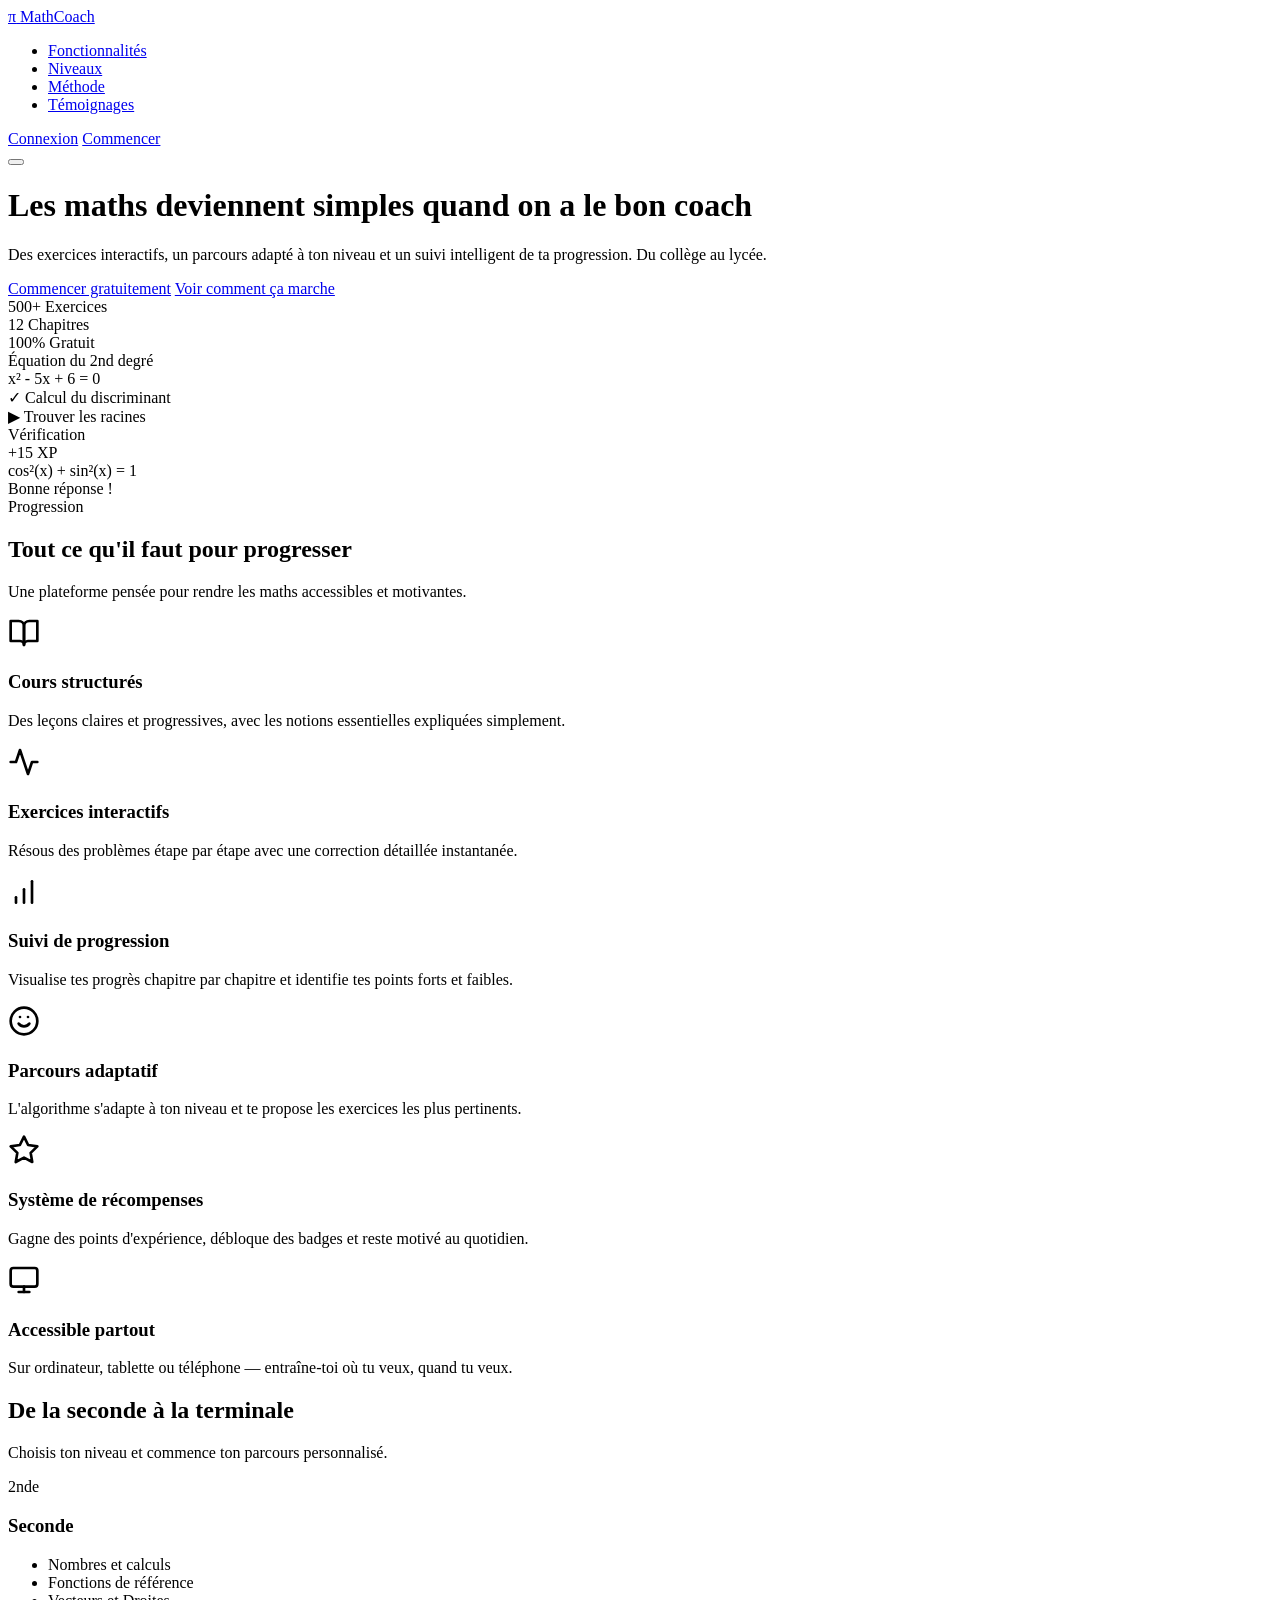
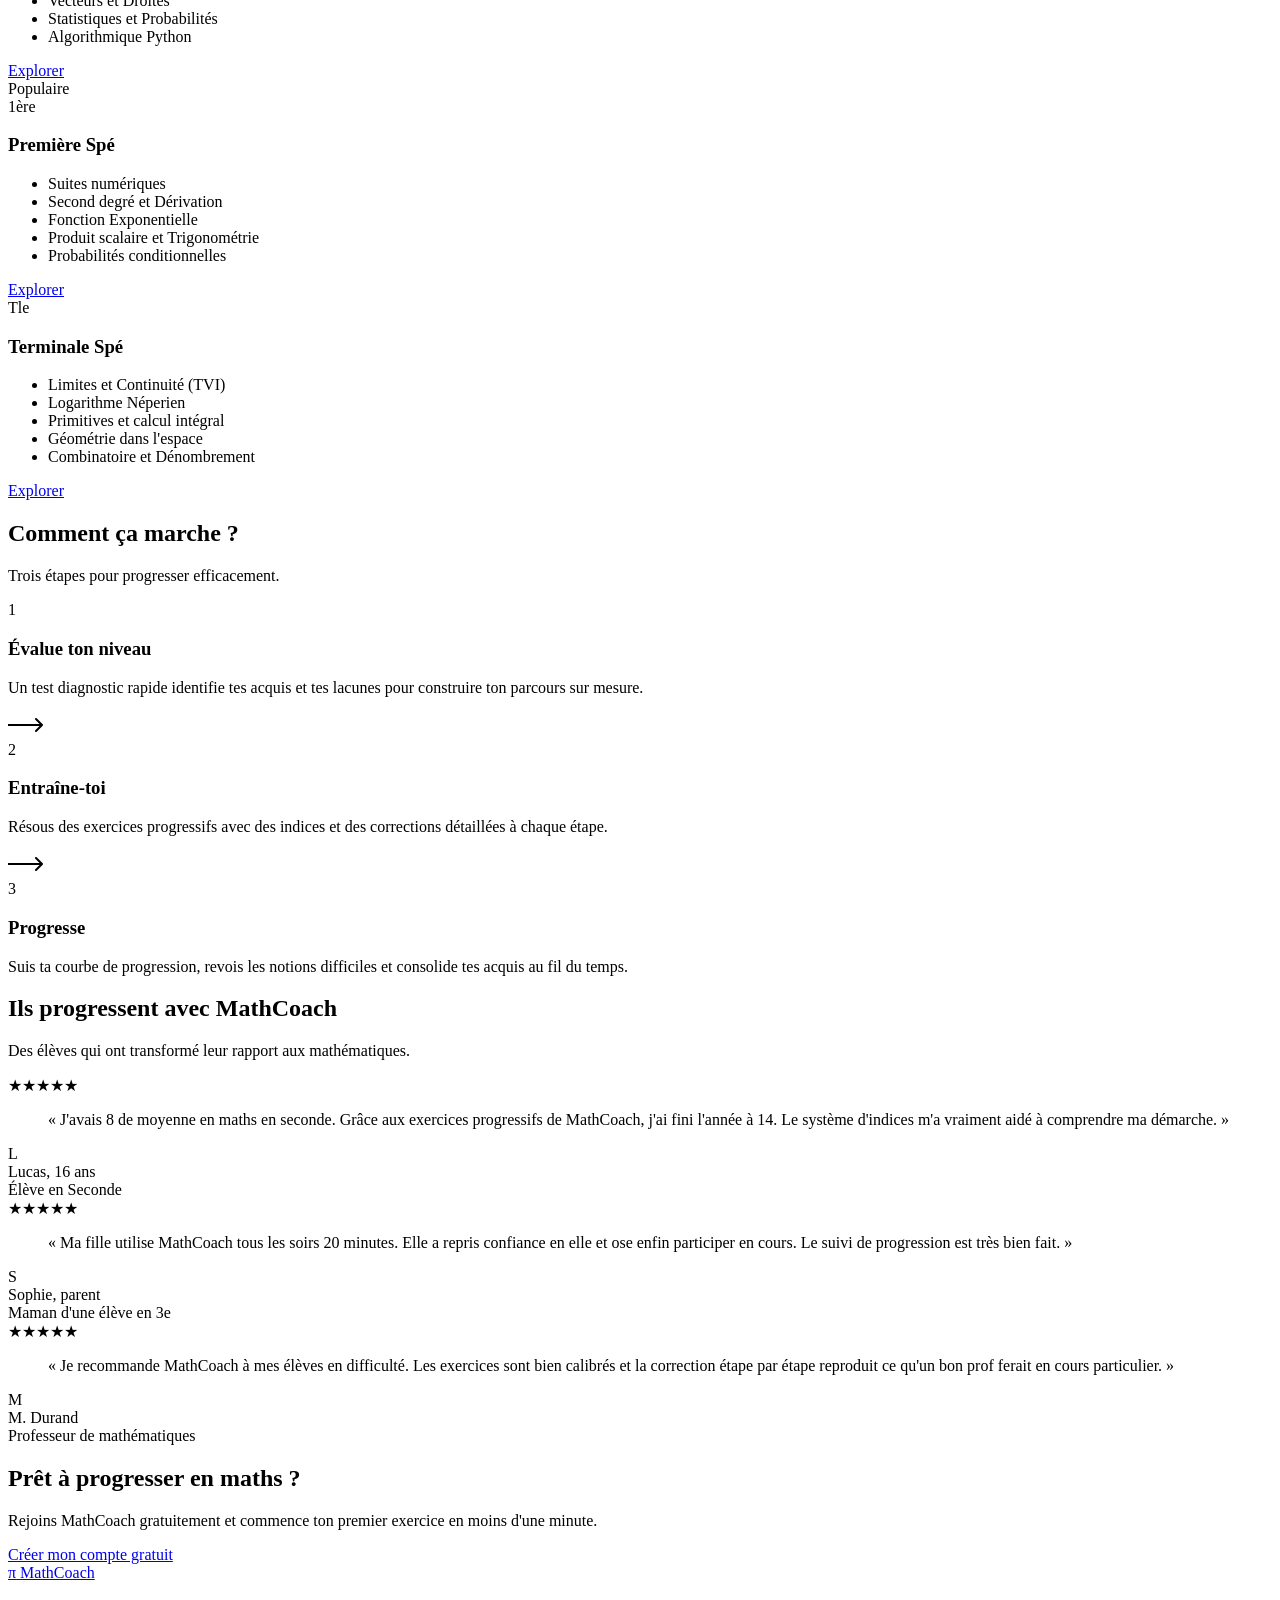
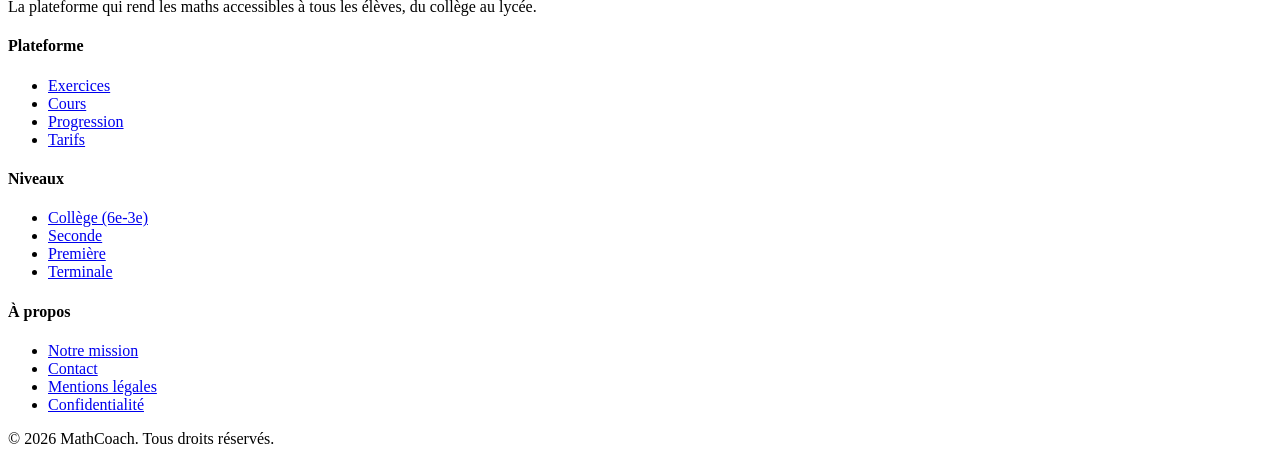
==== index.html @ a818df14 "Add files via upload" ====
<!DOCTYPE html>
<html lang="fr">
<head>
    <meta charset="UTF-8">
    <meta name="viewport" content="width=device-width, initial-scale=1.0">
    <title>MathCoach — Progresser en maths, à son rythme</title>
    <meta name="description" content="MathCoach : exercices interactifs, parcours personnalisés et suivi de progression pour maîtriser les mathématiques du collège au lycée.">
    <link rel="stylesheet" href="css/styles.css">
    <link rel="preconnect" href="https://fonts.googleapis.com">
    <link rel="preconnect" href="https://fonts.gstatic.com" crossorigin>
    <link href="https://fonts.googleapis.com/css2?family=Inter:wght@400;500;600;700&family=Space+Grotesk:wght@500;700&display=swap" rel="stylesheet">
</head>
<body>
    <!-- Navigation -->
    <nav class="navbar" id="navbar">
        <div class="container nav-container">
            <a href="/" class="logo">
                <span class="logo-icon">&#960;</span>
                <span class="logo-text">MathCoach</span>
            </a>
            <ul class="nav-links" id="nav-links">
                <li><a href="#fonctionnalites">Fonctionnalités</a></li>
                <li><a href="#niveaux">Niveaux</a></li>
                <li><a href="#methode">Méthode</a></li>
                <li><a href="#temoignages">Témoignages</a></li>
            </ul>
            <div class="nav-actions">
                <a href="#" class="btn btn-ghost">Connexion</a>
                <a href="#" class="btn btn-primary">Commencer</a>
            </div>
            <button class="menu-toggle" id="menu-toggle" aria-label="Ouvrir le menu">
                <span></span>
                <span></span>
                <span></span>
            </button>
        </div>
    </nav>

    <!-- Hero Section -->
    <header class="hero">
        <div class="container hero-container">
            <div class="hero-content">
                <h1>Les maths deviennent <span class="highlight">simples</span> quand on a le bon coach</h1>
                <p class="hero-subtitle">Des exercices interactifs, un parcours adapté à ton niveau et un suivi intelligent de ta progression. Du collège au lycée.</p>
                <div class="hero-cta">
                    <a href="#" class="btn btn-primary btn-lg">Commencer gratuitement</a>
                    <a href="#methode" class="btn btn-outline btn-lg">Voir comment ça marche</a>
                </div>
                <div class="hero-stats">
                    <div class="stat">
                        <span class="stat-number">500+</span>
                        <span class="stat-label">Exercices</span>
                    </div>
                    <div class="stat">
                        <span class="stat-number">12</span>
                        <span class="stat-label">Chapitres</span>
                    </div>
                    <div class="stat">
                        <span class="stat-number">100%</span>
                        <span class="stat-label">Gratuit</span>
                    </div>
                </div>
            </div>
            <div class="hero-visual">
                <div class="math-card card-1">
                    <div class="card-header">Équation du 2nd degré</div>
                    <div class="card-equation">x² - 5x + 6 = 0</div>
                    <div class="card-steps">
                        <div class="step done">&#10003; Calcul du discriminant</div>
                        <div class="step active">&#9654; Trouver les racines</div>
                        <div class="step">Vérification</div>
                    </div>
                    <div class="card-progress">
                        <div class="progress-bar" style="width: 66%"></div>
                    </div>
                </div>
                <div class="math-card card-2">
                    <div class="card-badge">+15 XP</div>
                    <div class="card-equation small">cos²(x) + sin²(x) = 1</div>
                    <div class="card-result correct">Bonne réponse !</div>
                </div>
                <div class="math-card card-3">
                    <div class="card-header">Progression</div>
                    <div class="mini-chart">
                        <div class="bar accent" style="height: 40%"></div>
                        <div class="bar accent" style="height: 55%"></div>
                        <div class="bar" style="height: 45%"></div>
                        <div class="bar accent" style="height: 70%"></div>
                        <div class="bar accent" style="height: 85%"></div>
                        <div class="bar" style="height: 75%"></div>
                        <div class="bar accent" style="height: 95%"></div>
                    </div>
                </div>
            </div>
        </div>
    </header>

    <!-- Features Section -->
    <section class="features" id="fonctionnalites">
        <div class="container">
            <div class="section-header">
                <h2>Tout ce qu'il faut pour progresser</h2>
                <p>Une plateforme pensée pour rendre les maths accessibles et motivantes.</p>
            </div>
            <div class="features-grid">
                <div class="feature-card">
                    <div class="feature-icon">
                        <svg width="32" height="32" viewBox="0 0 24 24" fill="none" stroke="currentColor" stroke-width="2" stroke-linecap="round" stroke-linejoin="round">
                            <path d="M2 3h6a4 4 0 0 1 4 4v14a3 3 0 0 0-3-3H2z"></path>
                            <path d="M22 3h-6a4 4 0 0 0-4 4v14a3 3 0 0 1 3-3h7z"></path>
                        </svg>
                    </div>
                    <h3>Cours structurés</h3>
                    <p>Des leçons claires et progressives, avec les notions essentielles expliquées simplement.</p>
                </div>
                <div class="feature-card">
                    <div class="feature-icon">
                        <svg width="32" height="32" viewBox="0 0 24 24" fill="none" stroke="currentColor" stroke-width="2" stroke-linecap="round" stroke-linejoin="round">
                            <polyline points="22 12 18 12 15 21 9 3 6 12 2 12"></polyline>
                        </svg>
                    </div>
                    <h3>Exercices interactifs</h3>
                    <p>Résous des problèmes étape par étape avec une correction détaillée instantanée.</p>
                </div>
                <div class="feature-card">
                    <div class="feature-icon">
                        <svg width="32" height="32" viewBox="0 0 24 24" fill="none" stroke="currentColor" stroke-width="2" stroke-linecap="round" stroke-linejoin="round">
                            <line x1="12" y1="20" x2="12" y2="10"></line>
                            <line x1="18" y1="20" x2="18" y2="4"></line>
                            <line x1="6" y1="20" x2="6" y2="16"></line>
                        </svg>
                    </div>
                    <h3>Suivi de progression</h3>
                    <p>Visualise tes progrès chapitre par chapitre et identifie tes points forts et faibles.</p>
                </div>
                <div class="feature-card">
                    <div class="feature-icon">
                        <svg width="32" height="32" viewBox="0 0 24 24" fill="none" stroke="currentColor" stroke-width="2" stroke-linecap="round" stroke-linejoin="round">
                            <circle cx="12" cy="12" r="10"></circle>
                            <path d="M8 14s1.5 2 4 2 4-2 4-2"></path>
                            <line x1="9" y1="9" x2="9.01" y2="9"></line>
                            <line x1="15" y1="9" x2="15.01" y2="9"></line>
                        </svg>
                    </div>
                    <h3>Parcours adaptatif</h3>
                    <p>L'algorithme s'adapte à ton niveau et te propose les exercices les plus pertinents.</p>
                </div>
                <div class="feature-card">
                    <div class="feature-icon">
                        <svg width="32" height="32" viewBox="0 0 24 24" fill="none" stroke="currentColor" stroke-width="2" stroke-linecap="round" stroke-linejoin="round">
                            <polygon points="12 2 15.09 8.26 22 9.27 17 14.14 18.18 21.02 12 17.77 5.82 21.02 7 14.14 2 9.27 8.91 8.26 12 2"></polygon>
                        </svg>
                    </div>
                    <h3>Système de récompenses</h3>
                    <p>Gagne des points d'expérience, débloque des badges et reste motivé au quotidien.</p>
                </div>
                <div class="feature-card">
                    <div class="feature-icon">
                        <svg width="32" height="32" viewBox="0 0 24 24" fill="none" stroke="currentColor" stroke-width="2" stroke-linecap="round" stroke-linejoin="round">
                            <rect x="2" y="3" width="20" height="14" rx="2" ry="2"></rect>
                            <line x1="8" y1="21" x2="16" y2="21"></line>
                            <line x1="12" y1="17" x2="12" y2="21"></line>
                        </svg>
                    </div>
                    <h3>Accessible partout</h3>
                    <p>Sur ordinateur, tablette ou téléphone — entraîne-toi où tu veux, quand tu veux.</p>
                </div>
            </div>
        </div>
    </section>

    <!-- Levels Section -->
    <section class="levels" id="niveaux">
    <div class="container">
        <div class="section-header">
            <h2>De la seconde à la terminale</h2>
            <p>Choisis ton niveau et commence ton parcours personnalisé.</p>
        </div>
        <div class="levels-grid">
            <div class="level-card">
                <div class="level-badge">2nde</div>
                <h3>Seconde</h3>
                <ul class="level-topics">
                    <li>Nombres et calculs</li> <li>Fonctions de référence</li> <li>Vecteurs et Droites</li> <li>Statistiques et Probabilités</li> <li>Algorithmique Python</li> </ul>
                <a href="#" class="btn btn-outline">Explorer</a>
            </div>

            <div class="level-card featured">
                <div class="level-popular">Populaire</div>
                <div class="level-badge">1ère</div>
                <h3>Première Spé</h3>
                <ul class="level-topics">
                    <li>Suites numériques</li> <li>Second degré et Dérivation</li> <li>Fonction Exponentielle</li> <li>Produit scalaire et Trigonométrie</li> <li>Probabilités conditionnelles</li> </ul>
                <a href="#" class="btn btn-primary">Explorer</a>
            </div>

            <div class="level-card">
                <div class="level-badge">Tle</div>
                <h3>Terminale Spé</h3>
                <ul class="level-topics">
                    <li>Limites et Continuité (TVI)</li> <li>Logarithme Néperien</li> <li>Primitives et calcul intégral</li> <li>Géométrie dans l'espace</li> <li>Combinatoire et Dénombrement</li> </ul>
                <a href="#" class="btn btn-outline">Explorer</a>
            </div>
        </div>
    </div>
</section>

    <!-- Method Section -->
    <section class="method" id="methode">
        <div class="container">
            <div class="section-header">
                <h2>Comment ça marche ?</h2>
                <p>Trois étapes pour progresser efficacement.</p>
            </div>
            <div class="steps-grid">
                <div class="step-card">
                    <div class="step-number">1</div>
                    <h3>Évalue ton niveau</h3>
                    <p>Un test diagnostic rapide identifie tes acquis et tes lacunes pour construire ton parcours sur mesure.</p>
                </div>
                <div class="step-connector">
                    <svg width="40" height="24" viewBox="0 0 40 24" fill="none">
                        <path d="M0 12h32M28 6l6 6-6 6" stroke="currentColor" stroke-width="2" stroke-linecap="round" stroke-linejoin="round"/>
                    </svg>
                </div>
                <div class="step-card">
                    <div class="step-number">2</div>
                    <h3>Entraîne-toi</h3>
                    <p>Résous des exercices progressifs avec des indices et des corrections détaillées à chaque étape.</p>
                </div>
                <div class="step-connector">
                    <svg width="40" height="24" viewBox="0 0 40 24" fill="none">
                        <path d="M0 12h32M28 6l6 6-6 6" stroke="currentColor" stroke-width="2" stroke-linecap="round" stroke-linejoin="round"/>
                    </svg>
                </div>
                <div class="step-card">
                    <div class="step-number">3</div>
                    <h3>Progresse</h3>
                    <p>Suis ta courbe de progression, revois les notions difficiles et consolide tes acquis au fil du temps.</p>
                </div>
            </div>
        </div>
    </section>

    <!-- Testimonials Section -->
    <section class="testimonials" id="temoignages">
        <div class="container">
            <div class="section-header">
                <h2>Ils progressent avec MathCoach</h2>
                <p>Des élèves qui ont transformé leur rapport aux mathématiques.</p>
            </div>
            <div class="testimonials-grid">
                <div class="testimonial-card">
                    <div class="testimonial-stars">
                        <span>&#9733;</span><span>&#9733;</span><span>&#9733;</span><span>&#9733;</span><span>&#9733;</span>
                    </div>
                    <blockquote>
                        &laquo; J'avais 8 de moyenne en maths en seconde. Grâce aux exercices progressifs de MathCoach, j'ai fini l'année à 14. Le système d'indices m'a vraiment aidé à comprendre ma démarche. &raquo;
                    </blockquote>
                    <div class="testimonial-author">
                        <div class="author-avatar">L</div>
                        <div>
                            <div class="author-name">Lucas, 16 ans</div>
                            <div class="author-detail">Élève en Seconde</div>
                        </div>
                    </div>
                </div>
                <div class="testimonial-card">
                    <div class="testimonial-stars">
                        <span>&#9733;</span><span>&#9733;</span><span>&#9733;</span><span>&#9733;</span><span>&#9733;</span>
                    </div>
                    <blockquote>
                        &laquo; Ma fille utilise MathCoach tous les soirs 20 minutes. Elle a repris confiance en elle et ose enfin participer en cours. Le suivi de progression est très bien fait. &raquo;
                    </blockquote>
                    <div class="testimonial-author">
                        <div class="author-avatar">S</div>
                        <div>
                            <div class="author-name">Sophie, parent</div>
                            <div class="author-detail">Maman d'une élève en 3e</div>
                        </div>
                    </div>
                </div>
                <div class="testimonial-card">
                    <div class="testimonial-stars">
                        <span>&#9733;</span><span>&#9733;</span><span>&#9733;</span><span>&#9733;</span><span>&#9733;</span>
                    </div>
                    <blockquote>
                        &laquo; Je recommande MathCoach à mes élèves en difficulté. Les exercices sont bien calibrés et la correction étape par étape reproduit ce qu'un bon prof ferait en cours particulier. &raquo;
                    </blockquote>
                    <div class="testimonial-author">
                        <div class="author-avatar">M</div>
                        <div>
                            <div class="author-name">M. Durand</div>
                            <div class="author-detail">Professeur de mathématiques</div>
                        </div>
                    </div>
                </div>
            </div>
        </div>
    </section>

    <!-- CTA Section -->
    <section class="cta-section">
        <div class="container">
            <div class="cta-box">
                <h2>Prêt à progresser en maths ?</h2>
                <p>Rejoins MathCoach gratuitement et commence ton premier exercice en moins d'une minute.</p>
                <a href="#" class="btn btn-primary btn-lg">Créer mon compte gratuit</a>
            </div>
        </div>
    </section>

    <!-- Footer -->
    <footer class="footer">
        <div class="container">
            <div class="footer-grid">
                <div class="footer-brand">
                    <a href="/" class="logo">
                        <span class="logo-icon">&#960;</span>
                        <span class="logo-text">MathCoach</span>
                    </a>
                    <p>La plateforme qui rend les maths accessibles à tous les élèves, du collège au lycée.</p>
                </div>
                <div class="footer-links">
                    <h4>Plateforme</h4>
                    <ul>
                        <li><a href="#">Exercices</a></li>
                        <li><a href="#">Cours</a></li>
                        <li><a href="#">Progression</a></li>
                        <li><a href="#">Tarifs</a></li>
                    </ul>
                </div>
                <div class="footer-links">
                    <h4>Niveaux</h4>
                    <ul>
                        <li><a href="#">Collège (6e-3e)</a></li>
                        <li><a href="#">Seconde</a></li>
                        <li><a href="#">Première</a></li>
                        <li><a href="#">Terminale</a></li>
                    </ul>
                </div>
                <div class="footer-links">
                    <h4>À propos</h4>
                    <ul>
                        <li><a href="#">Notre mission</a></li>
                        <li><a href="#">Contact</a></li>
                        <li><a href="#">Mentions légales</a></li>
                        <li><a href="#">Confidentialité</a></li>
                    </ul>
                </div>
            </div>
            <div class="footer-bottom">
                <p>&copy; 2026 MathCoach. Tous droits réservés.</p>
            </div>
        </div>
    </footer>

    <script src="js/main.js"></script>
</body>
</html>
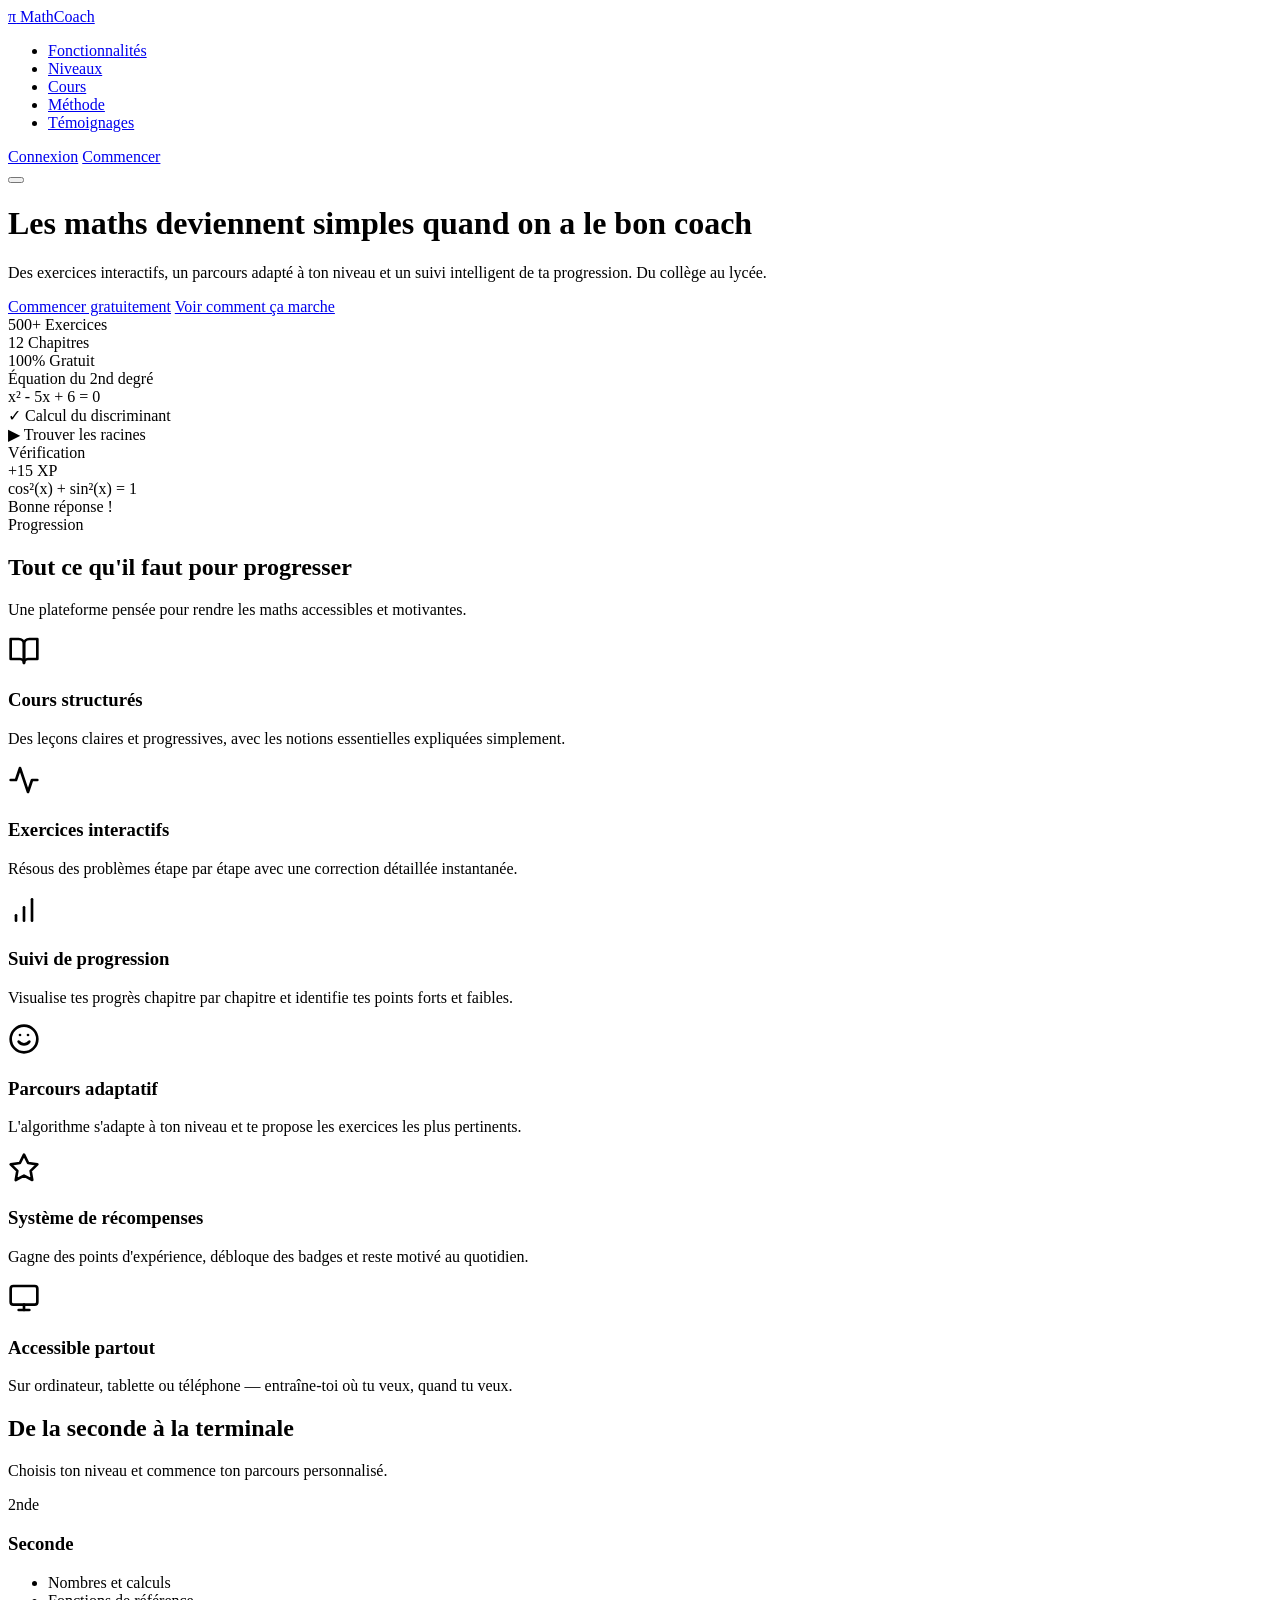
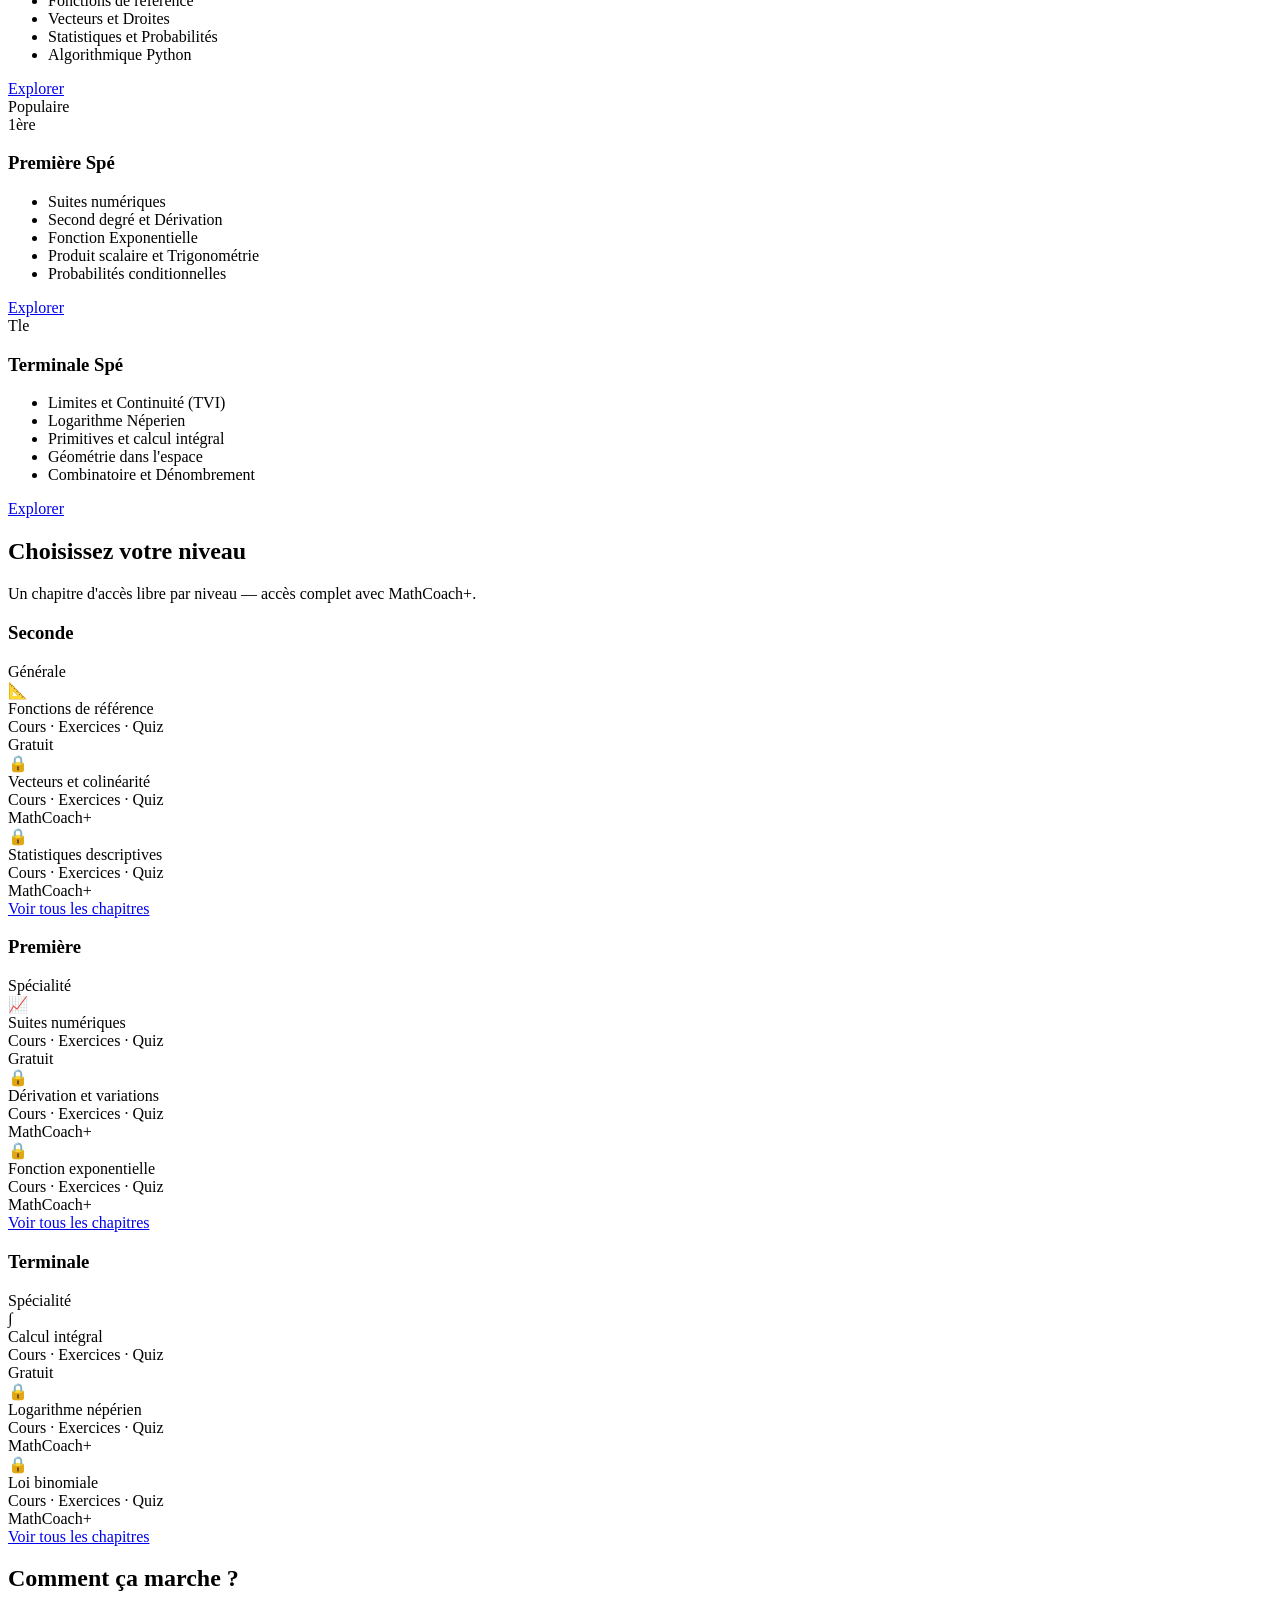
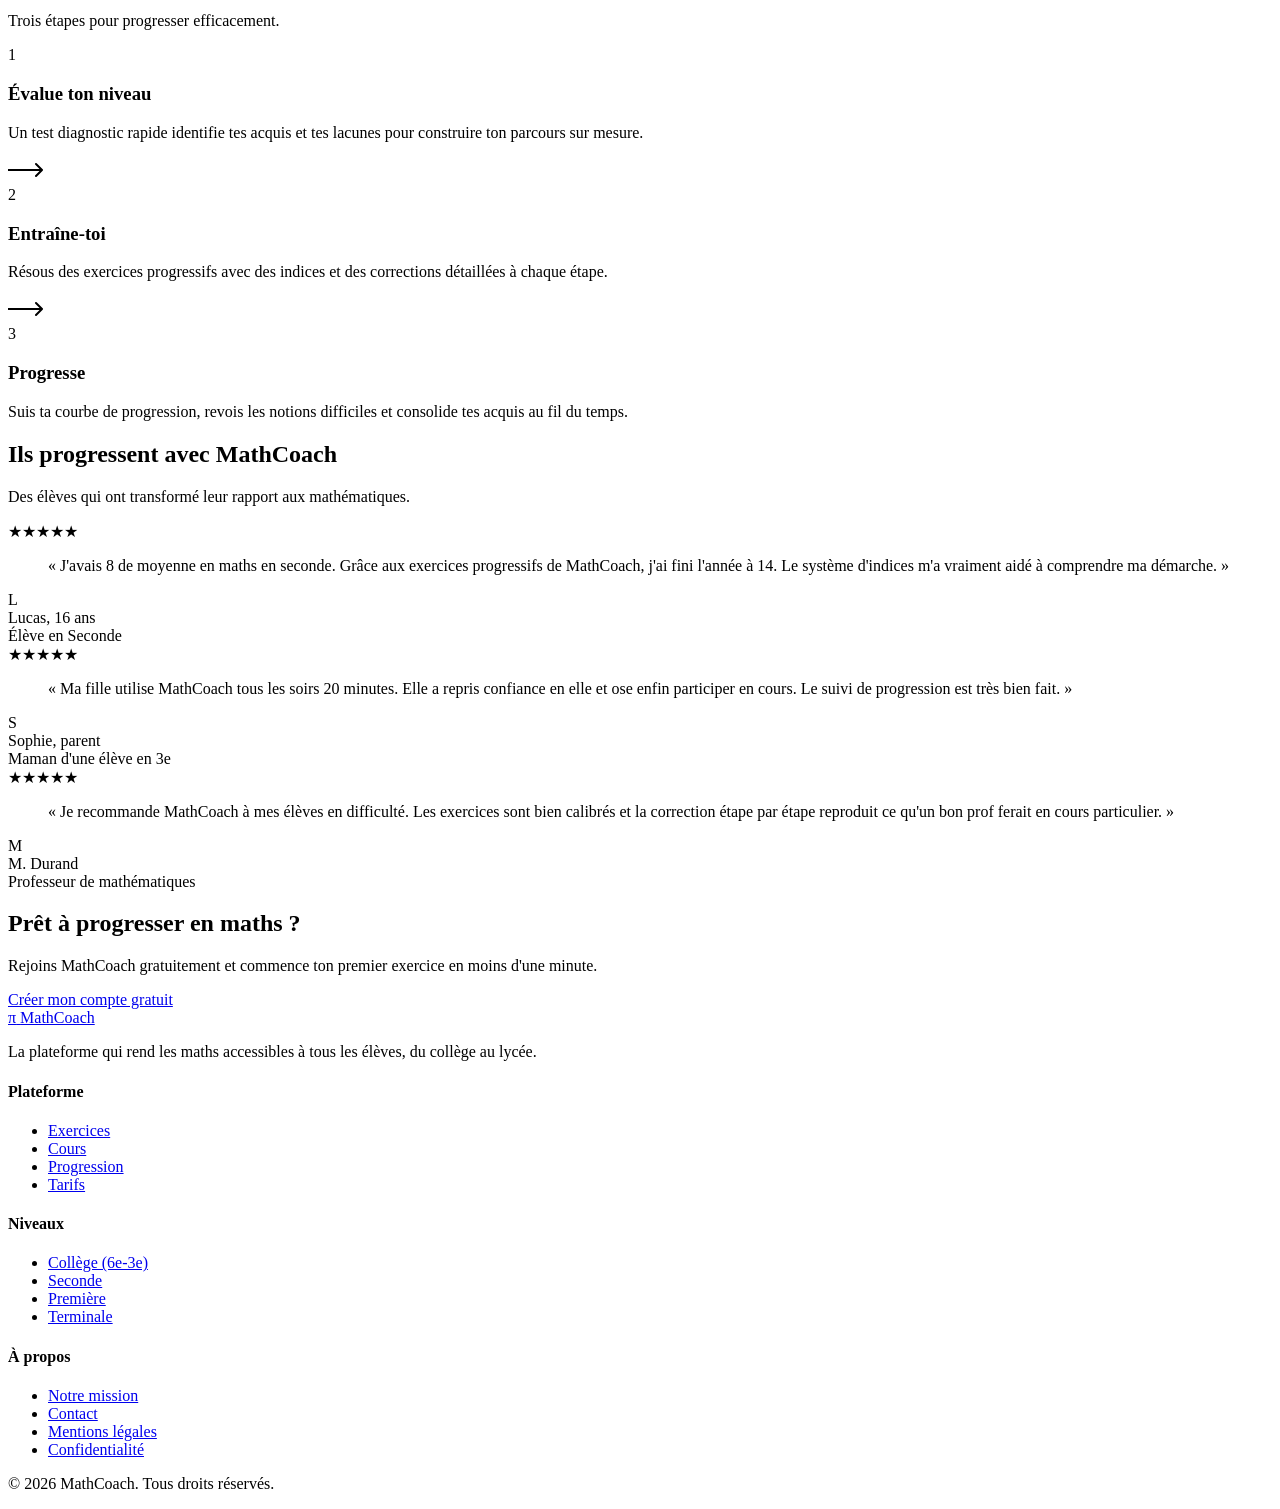
==== commit fb664977: "feat: intégrer la section Cours avec chapitres gratuits/MathCoach+ - Ajoute une section #cours entre" ====
--- a/index.html
+++ b/index.html
@@ -21,6 +21,7 @@
             <ul class="nav-links" id="nav-links">
                 <li><a href="#fonctionnalites">Fonctionnalités</a></li>
                 <li><a href="#niveaux">Niveaux</a></li>
+                <li><a href="#cours">Cours</a></li>
                 <li><a href="#methode">Méthode</a></li>
                 <li><a href="#temoignages">Témoignages</a></li>
             </ul>
@@ -205,6 +206,130 @@
     </div>
 </section>
 
+    <!-- Cours Section -->
+    <section class="section" id="cours">
+        <div class="container">
+            <div class="section-header">
+                <h2>Choisissez votre niveau</h2>
+                <p>Un chapitre d'accès libre par niveau — accès complet avec MathCoach+.</p>
+            </div>
+            <div class="courses-grid">
+
+                <!-- Seconde -->
+                <div class="level-col">
+                    <div class="level-head">
+                        <h3>Seconde</h3>
+                        <span class="lvl-badge">Générale</span>
+                    </div>
+                    <div class="chapter-list">
+                        <div class="chapter-item ch-free">
+                            <div class="ch-icon">📐</div>
+                            <div class="ch-info">
+                                <div class="ch-name">Fonctions de référence</div>
+                                <div class="ch-sub">Cours · Exercices · Quiz</div>
+                            </div>
+                            <span class="ch-tag tag-free">Gratuit</span>
+                        </div>
+                        <div class="chapter-item ch-lock">
+                            <div class="ch-icon">🔒</div>
+                            <div class="ch-info">
+                                <div class="ch-name">Vecteurs et colinéarité</div>
+                                <div class="ch-sub">Cours · Exercices · Quiz</div>
+                            </div>
+                            <span class="ch-tag tag-lock">MathCoach+</span>
+                        </div>
+                        <div class="chapter-item ch-lock">
+                            <div class="ch-icon">🔒</div>
+                            <div class="ch-info">
+                                <div class="ch-name">Statistiques descriptives</div>
+                                <div class="ch-sub">Cours · Exercices · Quiz</div>
+                            </div>
+                            <span class="ch-tag tag-lock">MathCoach+</span>
+                        </div>
+                    </div>
+                    <div class="level-foot">
+                        <a href="seconde/index.html" class="btn btn-outline btn-sm">Voir tous les chapitres</a>
+                    </div>
+                </div>
+
+                <!-- Première -->
+                <div class="level-col">
+                    <div class="level-head">
+                        <h3>Première</h3>
+                        <span class="lvl-badge">Spécialité</span>
+                    </div>
+                    <div class="chapter-list">
+                        <div class="chapter-item ch-free">
+                            <div class="ch-icon">📈</div>
+                            <div class="ch-info">
+                                <div class="ch-name">Suites numériques</div>
+                                <div class="ch-sub">Cours · Exercices · Quiz</div>
+                            </div>
+                            <span class="ch-tag tag-free">Gratuit</span>
+                        </div>
+                        <div class="chapter-item ch-lock">
+                            <div class="ch-icon">🔒</div>
+                            <div class="ch-info">
+                                <div class="ch-name">Dérivation et variations</div>
+                                <div class="ch-sub">Cours · Exercices · Quiz</div>
+                            </div>
+                            <span class="ch-tag tag-lock">MathCoach+</span>
+                        </div>
+                        <div class="chapter-item ch-lock">
+                            <div class="ch-icon">🔒</div>
+                            <div class="ch-info">
+                                <div class="ch-name">Fonction exponentielle</div>
+                                <div class="ch-sub">Cours · Exercices · Quiz</div>
+                            </div>
+                            <span class="ch-tag tag-lock">MathCoach+</span>
+                        </div>
+                    </div>
+                    <div class="level-foot">
+                        <a href="premiere/index.html" class="btn btn-outline btn-sm">Voir tous les chapitres</a>
+                    </div>
+                </div>
+
+                <!-- Terminale -->
+                <div class="level-col">
+                    <div class="level-head">
+                        <h3>Terminale</h3>
+                        <span class="lvl-badge">Spécialité</span>
+                    </div>
+                    <div class="chapter-list">
+                        <div class="chapter-item ch-free">
+                            <div class="ch-icon">∫</div>
+                            <div class="ch-info">
+                                <div class="ch-name">Calcul intégral</div>
+                                <div class="ch-sub">Cours · Exercices · Quiz</div>
+                            </div>
+                            <span class="ch-tag tag-free">Gratuit</span>
+                        </div>
+                        <div class="chapter-item ch-lock">
+                            <div class="ch-icon">🔒</div>
+                            <div class="ch-info">
+                                <div class="ch-name">Logarithme népérien</div>
+                                <div class="ch-sub">Cours · Exercices · Quiz</div>
+                            </div>
+                            <span class="ch-tag tag-lock">MathCoach+</span>
+                        </div>
+                        <div class="chapter-item ch-lock">
+                            <div class="ch-icon">🔒</div>
+                            <div class="ch-info">
+                                <div class="ch-name">Loi binomiale</div>
+                                <div class="ch-sub">Cours · Exercices · Quiz</div>
+                            </div>
+                            <span class="ch-tag tag-lock">MathCoach+</span>
+                        </div>
+                    </div>
+                    <div class="level-foot">
+                        <a href="terminale/index.html" class="btn btn-outline btn-sm">Voir tous les chapitres</a>
+                    </div>
+                </div>
+
+            </div>
+        </div>
+    </section>
+
     <!-- Method Section -->
     <section class="method" id="methode">
         <div class="container">
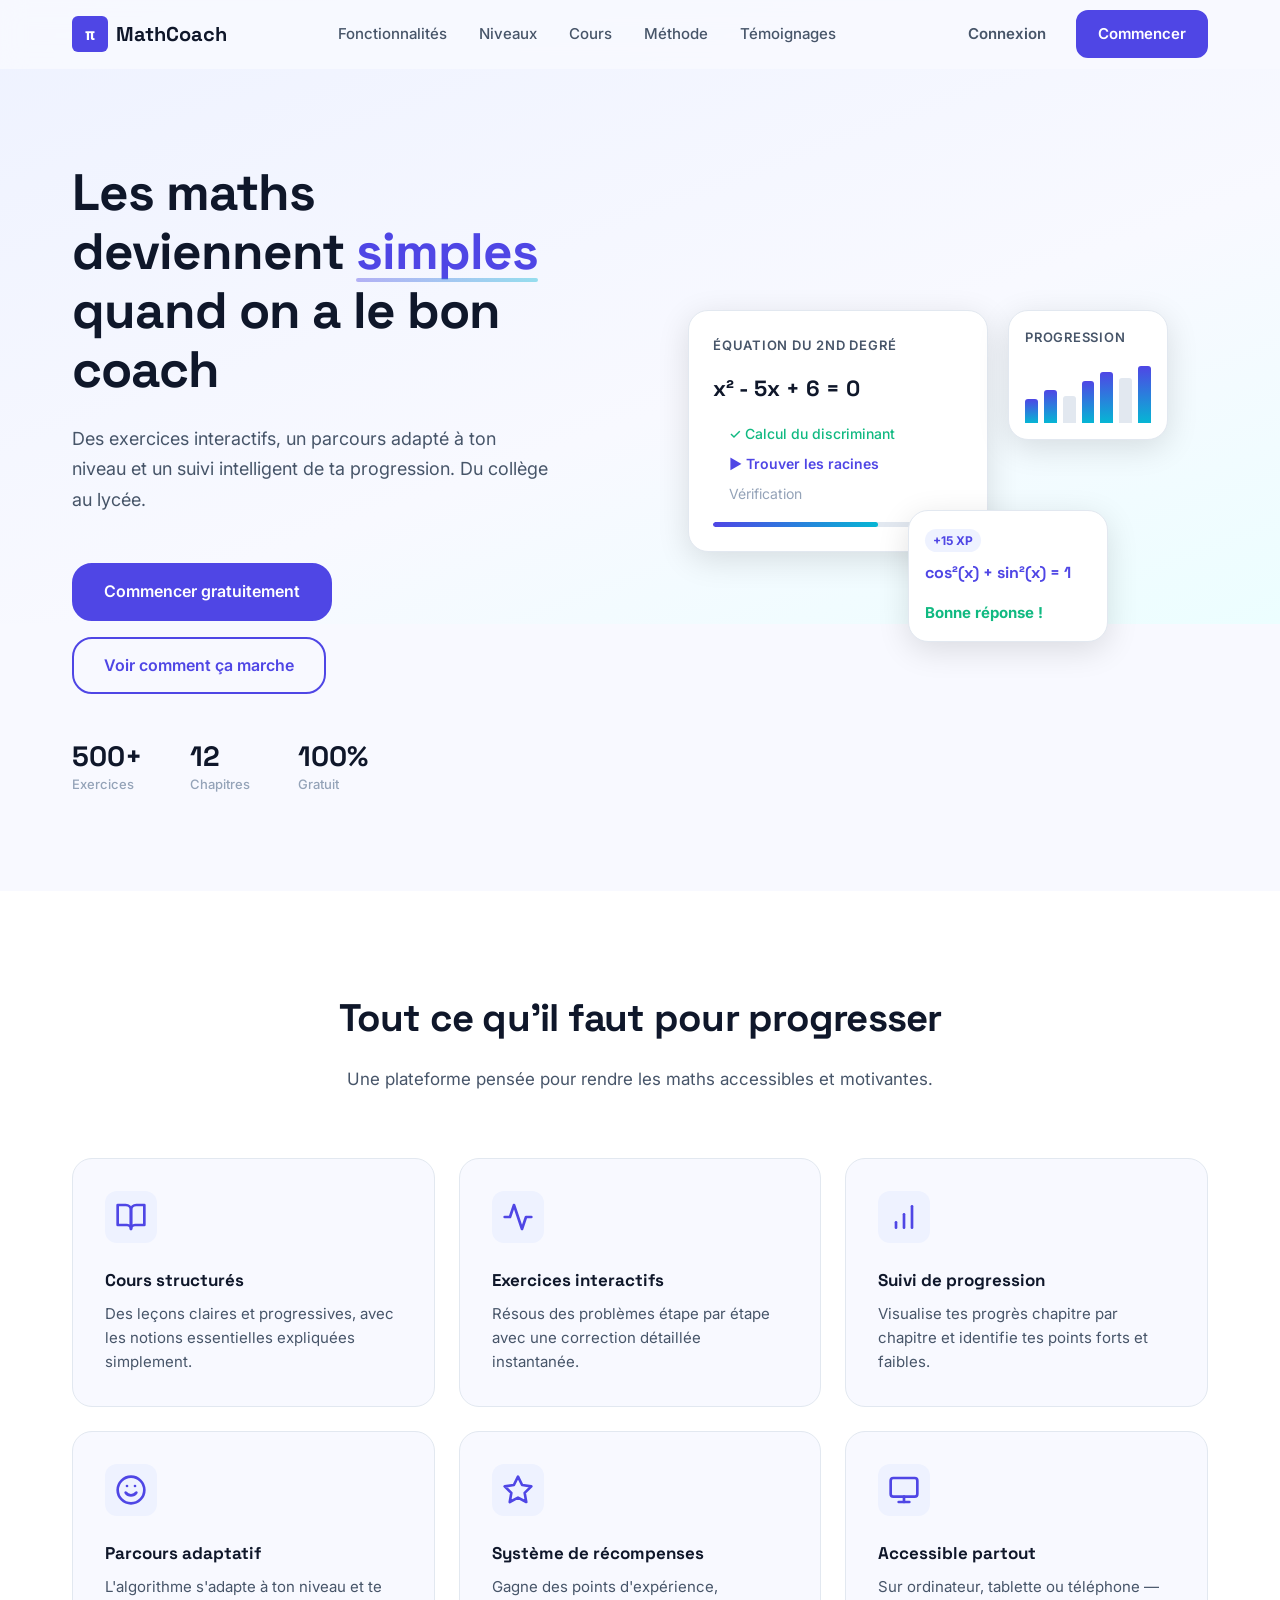
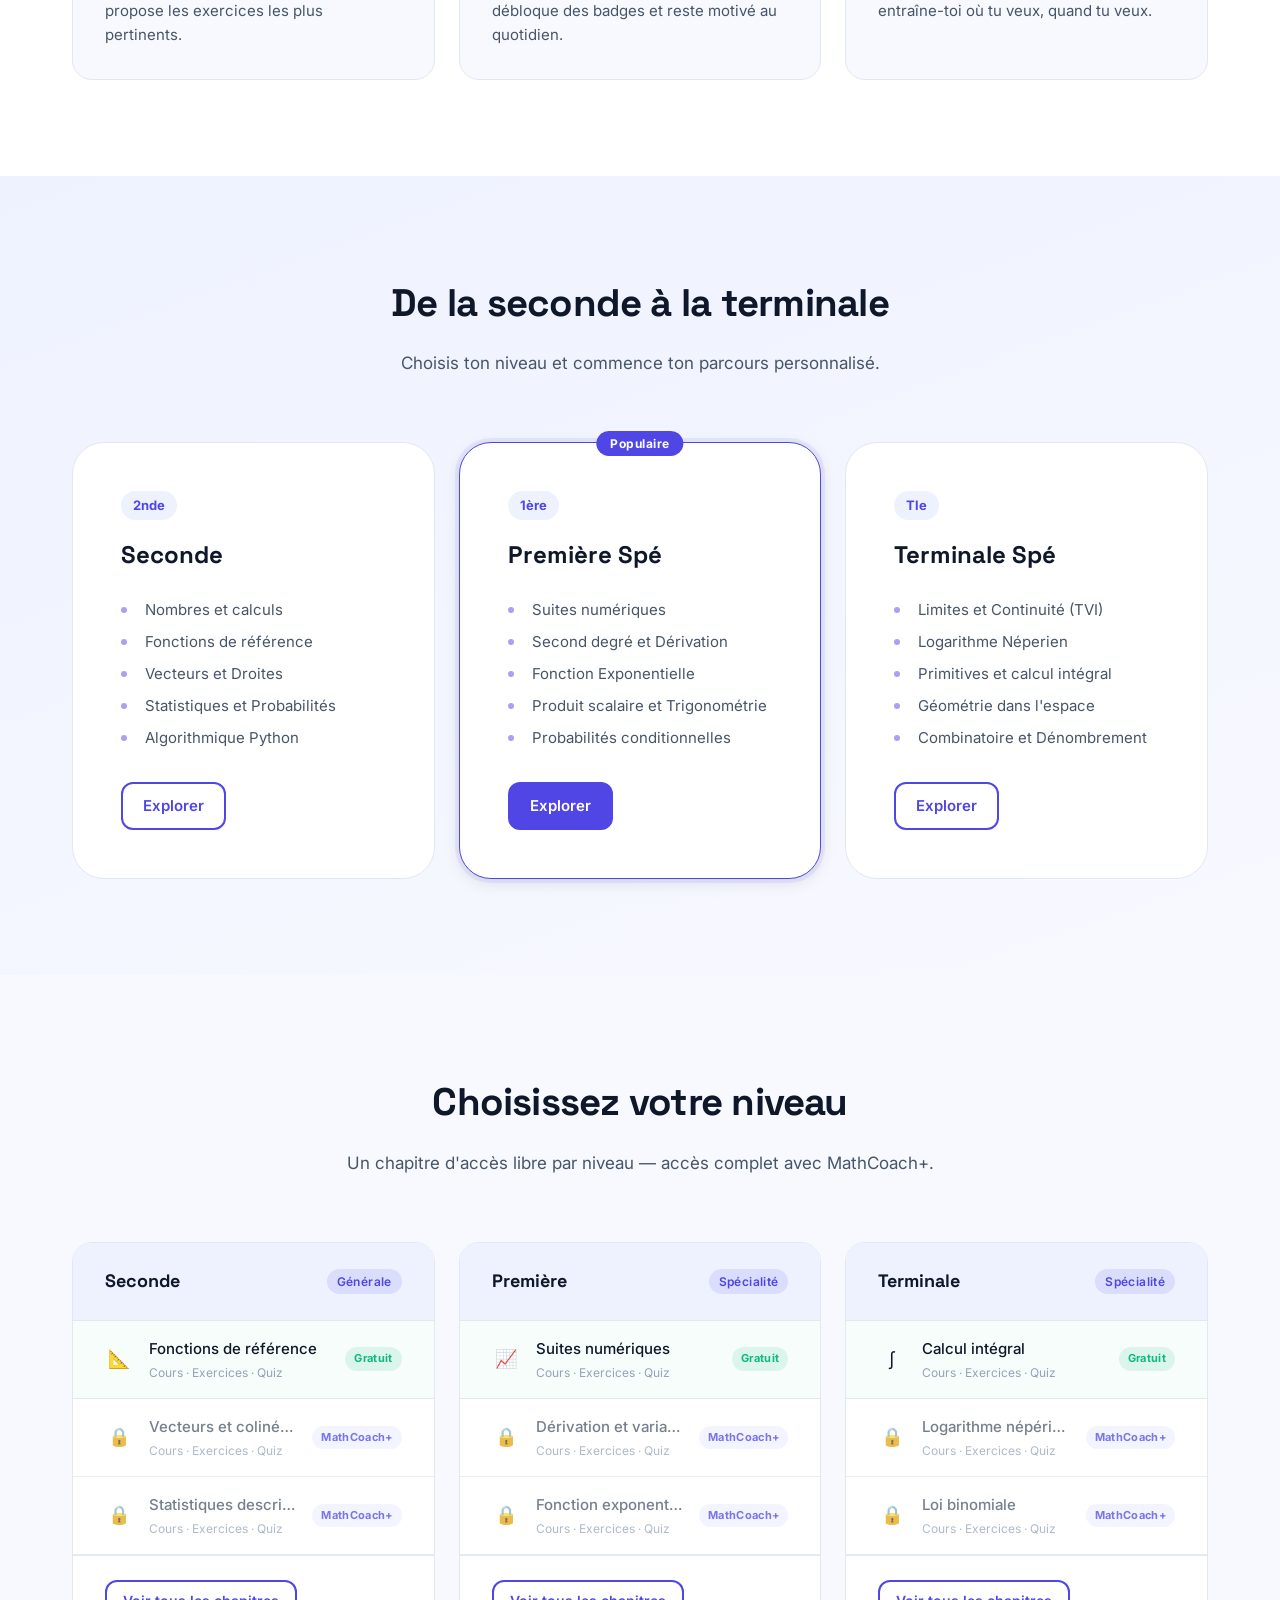
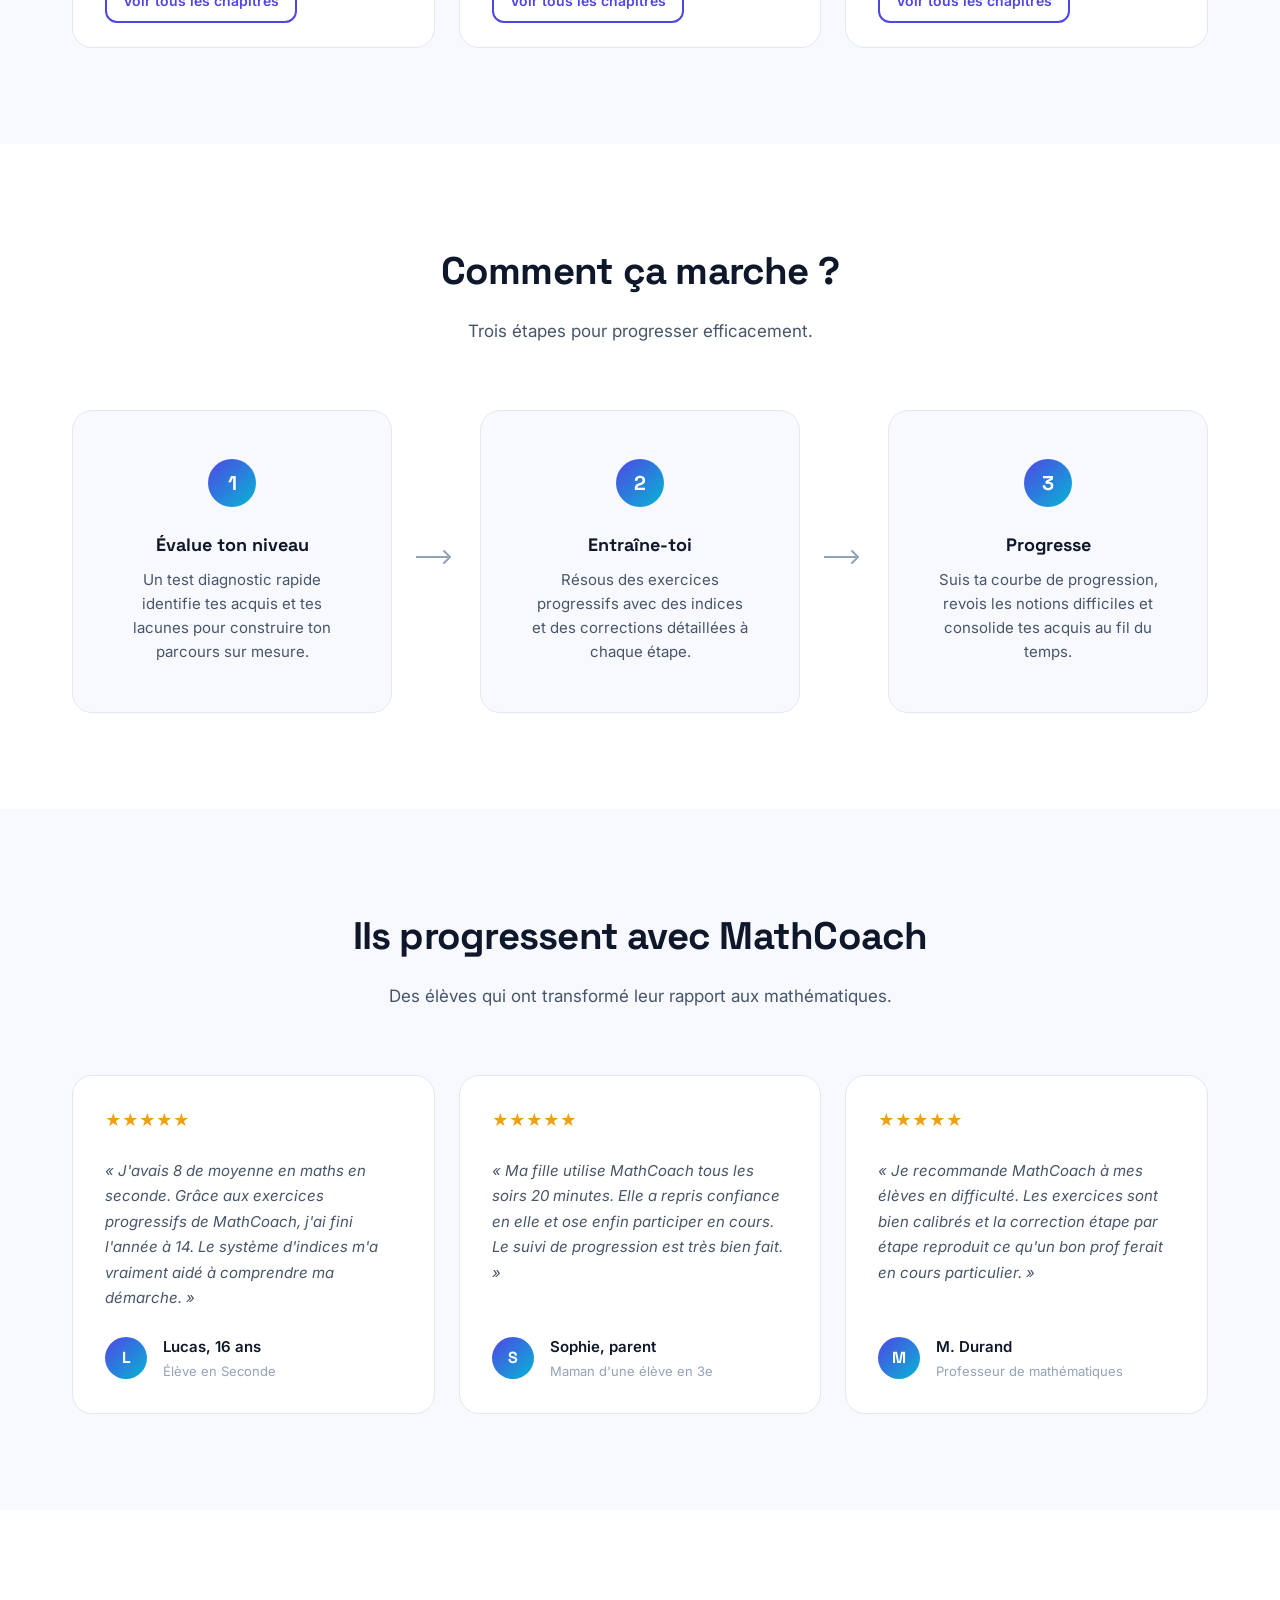
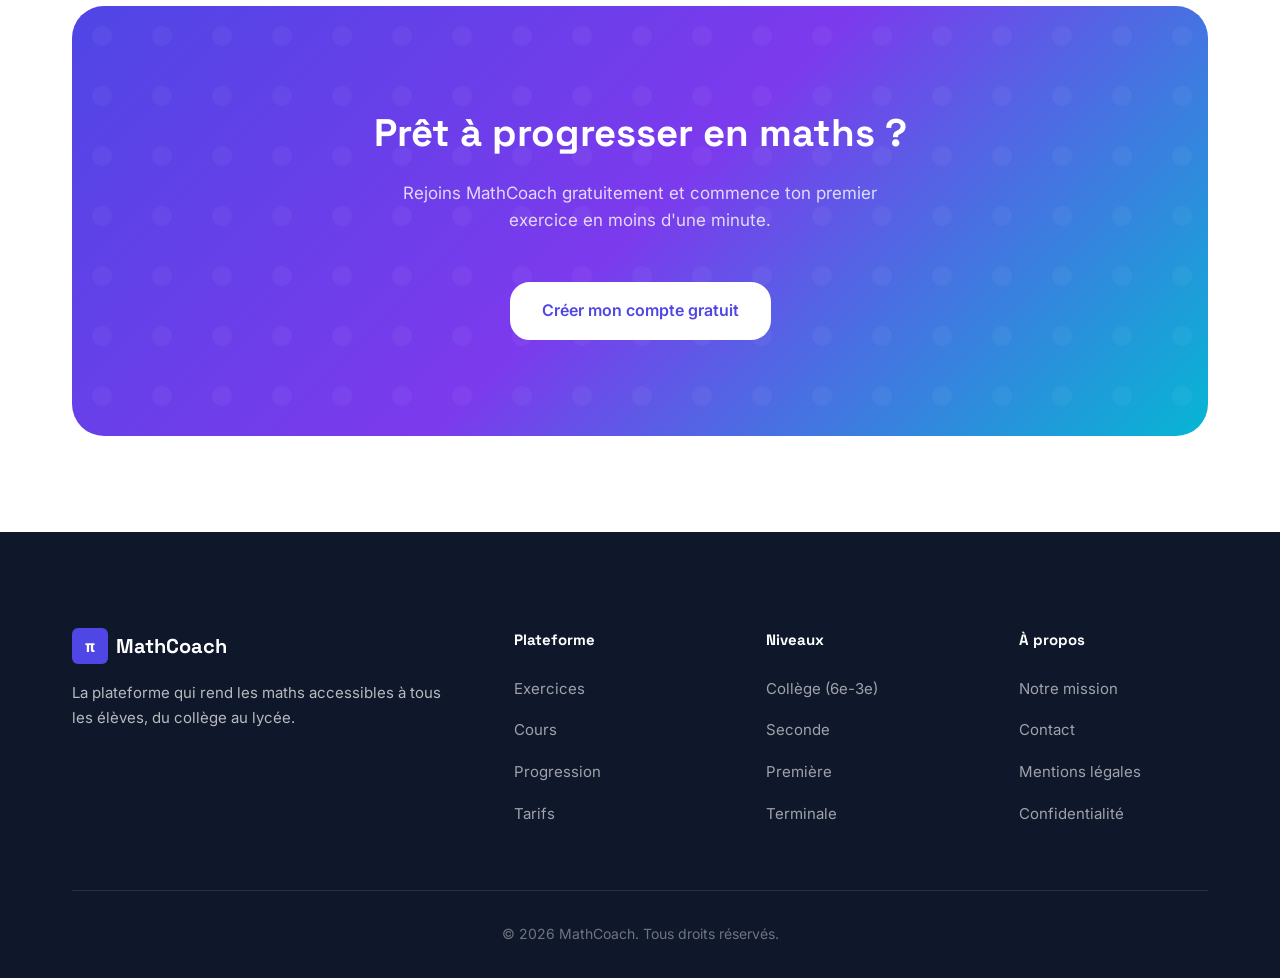
==== commit dc2418b8: "feat: premier chapitre Seconde — Fonctions de référence - Corrige les chemins CSS/JS dans index.html" ====
--- a/index.html
+++ b/index.html
@@ -5,7 +5,7 @@
     <meta name="viewport" content="width=device-width, initial-scale=1.0">
     <title>MathCoach — Progresser en maths, à son rythme</title>
     <meta name="description" content="MathCoach : exercices interactifs, parcours personnalisés et suivi de progression pour maîtriser les mathématiques du collège au lycée.">
-    <link rel="stylesheet" href="css/styles.css">
+    <link rel="stylesheet" href="styles.css">
     <link rel="preconnect" href="https://fonts.googleapis.com">
     <link rel="preconnect" href="https://fonts.gstatic.com" crossorigin>
     <link href="https://fonts.googleapis.com/css2?family=Inter:wght@400;500;600;700&family=Space+Grotesk:wght@500;700&display=swap" rel="stylesheet">
@@ -222,14 +222,14 @@
                         <span class="lvl-badge">Générale</span>
                     </div>
                     <div class="chapter-list">
-                        <div class="chapter-item ch-free">
+                        <a href="seconde/fonctions-reference.html" class="chapter-item ch-free">
                             <div class="ch-icon">📐</div>
                             <div class="ch-info">
                                 <div class="ch-name">Fonctions de référence</div>
                                 <div class="ch-sub">Cours · Exercices · Quiz</div>
                             </div>
                             <span class="ch-tag tag-free">Gratuit</span>
-                        </div>
+                        </a>
                         <div class="chapter-item ch-lock">
                             <div class="ch-icon">🔒</div>
                             <div class="ch-info">
@@ -480,6 +480,6 @@
         </div>
     </footer>
 
-    <script src="js/main.js"></script>
+    <script src="main.js"></script>
 </body>
 </html>
--- a/styles.css
+++ b/styles.css
@@ -0,0 +1,2012 @@
+/* ============================================================
+   MathCoach — Stylesheet principal
+   ============================================================ */
+
+/* ------------ Reset & Variables ------------ */
+*, *::before, *::after {
+  box-sizing: border-box;
+  margin: 0;
+  padding: 0;
+}
+
+:root {
+  /* Couleurs */
+  --color-primary:       #4F46E5;
+  --color-primary-dark:  #3730A3;
+  --color-primary-light: #EEF2FF;
+  --color-accent:        #06B6D4;
+  --color-accent-light:  #ECFEFF;
+  --color-success:       #10B981;
+  --color-warning:       #F59E0B;
+
+  --color-bg:            #F8F9FF;
+  --color-surface:       #FFFFFF;
+  --color-border:        #E2E8F0;
+
+  --color-text:          #0F172A;
+  --color-text-secondary:#475569;
+  --color-text-muted:    #94A3B8;
+
+  /* Typographie */
+  --font-body:    'Inter', system-ui, sans-serif;
+  --font-heading: 'Space Grotesk', system-ui, sans-serif;
+
+  /* Espacements */
+  --space-xs:  0.25rem;
+  --space-sm:  0.5rem;
+  --space-md:  1rem;
+  --space-lg:  1.5rem;
+  --space-xl:  2rem;
+  --space-2xl: 3rem;
+  --space-3xl: 4rem;
+  --space-4xl: 6rem;
+
+  /* Bords */
+  --radius-sm:  0.375rem;
+  --radius-md:  0.75rem;
+  --radius-lg:  1.25rem;
+  --radius-xl:  2rem;
+  --radius-full: 9999px;
+
+  /* Ombres */
+  --shadow-sm:  0 1px 3px rgba(0,0,0,0.08), 0 1px 2px rgba(0,0,0,0.05);
+  --shadow-md:  0 4px 16px rgba(0,0,0,0.10);
+  --shadow-lg:  0 8px 32px rgba(0,0,0,0.12);
+  --shadow-xl:  0 20px 60px rgba(0,0,0,0.15);
+
+  /* Transitions */
+  --transition: 0.2s ease;
+  --transition-slow: 0.4s ease;
+}
+
+html {
+  scroll-behavior: smooth;
+  font-size: 16px;
+}
+
+body {
+  font-family: var(--font-body);
+  color: var(--color-text);
+  background-color: var(--color-bg);
+  line-height: 1.6;
+  -webkit-font-smoothing: antialiased;
+}
+
+img { max-width: 100%; display: block; }
+ul { list-style: none; }
+a { text-decoration: none; color: inherit; }
+
+/* ------------ Container ------------ */
+.container {
+  width: 100%;
+  max-width: 1200px;
+  margin: 0 auto;
+  padding: 0 var(--space-xl);
+}
+
+/* ------------ Boutons ------------ */
+.btn {
+  display: inline-flex;
+  align-items: center;
+  gap: var(--space-sm);
+  padding: 0.625rem 1.25rem;
+  border-radius: var(--radius-md);
+  font-family: var(--font-body);
+  font-size: 0.9375rem;
+  font-weight: 600;
+  cursor: pointer;
+  border: 2px solid transparent;
+  transition: all var(--transition);
+  white-space: nowrap;
+}
+
+.btn-primary {
+  background: var(--color-primary);
+  color: #fff;
+  border-color: var(--color-primary);
+}
+.btn-primary:hover {
+  background: var(--color-primary-dark);
+  border-color: var(--color-primary-dark);
+  transform: translateY(-1px);
+  box-shadow: 0 6px 20px rgba(79,70,229,0.35);
+}
+
+.btn-ghost {
+  background: transparent;
+  color: var(--color-text-secondary);
+}
+.btn-ghost:hover {
+  color: var(--color-primary);
+  background: var(--color-primary-light);
+}
+
+.btn-outline {
+  background: transparent;
+  border-color: var(--color-primary);
+  color: var(--color-primary);
+}
+.btn-outline:hover {
+  background: var(--color-primary-light);
+  transform: translateY(-1px);
+}
+
+.btn-lg {
+  padding: 0.875rem 1.875rem;
+  font-size: 1rem;
+  border-radius: var(--radius-lg);
+}
+
+/* ============================================================
+   NAVBAR
+   ============================================================ */
+.navbar {
+  position: fixed;
+  top: 0;
+  left: 0;
+  right: 0;
+  z-index: 1000;
+  background: rgba(248, 249, 255, 0.85);
+  backdrop-filter: blur(12px);
+  -webkit-backdrop-filter: blur(12px);
+  border-bottom: 1px solid transparent;
+  transition: border-color var(--transition), box-shadow var(--transition);
+}
+
+.navbar.scrolled {
+  border-bottom-color: var(--color-border);
+  box-shadow: var(--shadow-sm);
+}
+
+.nav-container {
+  display: flex;
+  align-items: center;
+  justify-content: space-between;
+  height: 68px;
+  gap: var(--space-xl);
+}
+
+/* Logo */
+.logo {
+  display: flex;
+  align-items: center;
+  gap: var(--space-sm);
+  font-family: var(--font-heading);
+  font-weight: 700;
+  font-size: 1.25rem;
+  color: var(--color-text);
+  flex-shrink: 0;
+}
+
+.logo-icon {
+  display: flex;
+  align-items: center;
+  justify-content: center;
+  width: 36px;
+  height: 36px;
+  background: var(--color-primary);
+  color: #fff;
+  border-radius: var(--radius-sm);
+  font-size: 1.1rem;
+}
+
+/* Nav links */
+.nav-links {
+  display: flex;
+  align-items: center;
+  gap: var(--space-xl);
+}
+
+.nav-links a {
+  font-size: 0.9375rem;
+  font-weight: 500;
+  color: var(--color-text-secondary);
+  transition: color var(--transition);
+}
+
+.nav-links a:hover {
+  color: var(--color-primary);
+}
+
+.nav-actions {
+  display: flex;
+  align-items: center;
+  gap: var(--space-sm);
+  flex-shrink: 0;
+}
+
+/* Hamburger */
+.menu-toggle {
+  display: none;
+  flex-direction: column;
+  gap: 5px;
+  background: none;
+  border: none;
+  cursor: pointer;
+  padding: var(--space-sm);
+  border-radius: var(--radius-sm);
+}
+
+.menu-toggle span {
+  display: block;
+  width: 22px;
+  height: 2px;
+  background: var(--color-text);
+  border-radius: 2px;
+  transition: all var(--transition);
+}
+
+.menu-toggle.open span:nth-child(1) { transform: translateY(7px) rotate(45deg); }
+.menu-toggle.open span:nth-child(2) { opacity: 0; }
+.menu-toggle.open span:nth-child(3) { transform: translateY(-7px) rotate(-45deg); }
+
+/* ============================================================
+   HERO
+   ============================================================ */
+.hero {
+  padding-top: calc(68px + var(--space-4xl));
+  padding-bottom: var(--space-4xl);
+  overflow: hidden;
+  position: relative;
+}
+
+/* Fond décoratif */
+.hero::before {
+  content: '';
+  position: absolute;
+  top: 0; left: 0; right: 0;
+  height: 70%;
+  background: linear-gradient(160deg, #EEF2FF 0%, #F8F9FF 60%, #ECFEFF 100%);
+  z-index: -1;
+}
+
+.hero-container {
+  display: grid;
+  grid-template-columns: 1fr 1fr;
+  gap: var(--space-4xl);
+  align-items: center;
+}
+
+/* Contenu hero */
+.hero-content h1 {
+  font-family: var(--font-heading);
+  font-size: clamp(2rem, 4vw, 3.25rem);
+  font-weight: 700;
+  line-height: 1.15;
+  letter-spacing: -0.02em;
+  margin-bottom: var(--space-lg);
+  color: var(--color-text);
+}
+
+.hero-content h1 .highlight {
+  color: var(--color-primary);
+  position: relative;
+}
+
+.hero-content h1 .highlight::after {
+  content: '';
+  position: absolute;
+  bottom: 2px;
+  left: 0;
+  right: 0;
+  height: 4px;
+  background: linear-gradient(90deg, var(--color-primary), var(--color-accent));
+  border-radius: 2px;
+  opacity: 0.4;
+}
+
+.hero-subtitle {
+  font-size: 1.125rem;
+  color: var(--color-text-secondary);
+  line-height: 1.7;
+  margin-bottom: var(--space-2xl);
+  max-width: 480px;
+}
+
+.hero-cta {
+  display: flex;
+  gap: var(--space-md);
+  flex-wrap: wrap;
+  margin-bottom: var(--space-2xl);
+}
+
+.hero-stats {
+  display: flex;
+  gap: var(--space-2xl);
+}
+
+.stat {
+  display: flex;
+  flex-direction: column;
+}
+
+.stat-number {
+  font-family: var(--font-heading);
+  font-size: 1.75rem;
+  font-weight: 700;
+  color: var(--color-text);
+  line-height: 1;
+}
+
+.stat-label {
+  font-size: 0.8125rem;
+  color: var(--color-text-muted);
+  margin-top: var(--space-xs);
+  font-weight: 500;
+}
+
+/* Visuels hero — cartes flottantes */
+.hero-visual {
+  position: relative;
+  height: 380px;
+}
+
+.math-card {
+  position: absolute;
+  background: var(--color-surface);
+  border-radius: var(--radius-lg);
+  box-shadow: var(--shadow-lg);
+  border: 1px solid var(--color-border);
+  padding: var(--space-lg);
+}
+
+/* Carte principale : exercice en cours */
+.card-1 {
+  width: 300px;
+  top: 20px;
+  left: 0;
+  animation: float1 5s ease-in-out infinite;
+}
+
+.card-header {
+  font-size: 0.8125rem;
+  font-weight: 600;
+  color: var(--color-text-secondary);
+  text-transform: uppercase;
+  letter-spacing: 0.06em;
+  margin-bottom: var(--space-md);
+}
+
+.card-equation {
+  font-family: var(--font-heading);
+  font-size: 1.375rem;
+  font-weight: 700;
+  color: var(--color-text);
+  margin-bottom: var(--space-md);
+}
+
+.card-equation.small {
+  font-size: 1rem;
+  color: var(--color-primary);
+}
+
+.card-steps {
+  display: flex;
+  flex-direction: column;
+  gap: var(--space-sm);
+  margin-bottom: var(--space-md);
+}
+
+.step {
+  font-size: 0.875rem;
+  color: var(--color-text-muted);
+  padding-left: var(--space-md);
+}
+
+.step.done {
+  color: var(--color-success);
+  font-weight: 500;
+}
+
+.step.active {
+  color: var(--color-primary);
+  font-weight: 600;
+}
+
+.card-progress {
+  height: 5px;
+  background: var(--color-border);
+  border-radius: var(--radius-full);
+  overflow: hidden;
+}
+
+.progress-bar {
+  height: 100%;
+  background: linear-gradient(90deg, var(--color-primary), var(--color-accent));
+  border-radius: var(--radius-full);
+  transition: width 1s ease;
+}
+
+/* Carte secondaire : bonne réponse */
+.card-2 {
+  width: 200px;
+  top: 220px;
+  left: 220px;
+  animation: float2 6s ease-in-out infinite;
+  padding: var(--space-md);
+}
+
+.card-badge {
+  display: inline-flex;
+  align-items: center;
+  background: var(--color-primary-light);
+  color: var(--color-primary);
+  font-size: 0.75rem;
+  font-weight: 700;
+  padding: 2px 8px;
+  border-radius: var(--radius-full);
+  margin-bottom: var(--space-sm);
+}
+
+.card-result {
+  font-size: 0.9375rem;
+  font-weight: 700;
+  margin-top: var(--space-sm);
+}
+
+.card-result.correct {
+  color: var(--color-success);
+}
+
+/* Carte tertiaire : mini graphe de progression */
+.card-3 {
+  width: 160px;
+  top: 20px;
+  left: 320px;
+  animation: float3 7s ease-in-out infinite;
+  padding: var(--space-md);
+}
+
+.mini-chart {
+  display: flex;
+  align-items: flex-end;
+  gap: 6px;
+  height: 60px;
+  margin-top: var(--space-md);
+}
+
+.bar {
+  flex: 1;
+  background: var(--color-border);
+  border-radius: 3px 3px 0 0;
+  transition: height var(--transition);
+}
+
+.bar.accent {
+  background: linear-gradient(180deg, var(--color-primary), var(--color-accent));
+}
+
+/* Animations flottantes */
+@keyframes float1 {
+  0%, 100% { transform: translateY(0px); }
+  50%       { transform: translateY(-10px); }
+}
+@keyframes float2 {
+  0%, 100% { transform: translateY(0px) rotate(-1deg); }
+  50%       { transform: translateY(-12px) rotate(1deg); }
+}
+@keyframes float3 {
+  0%, 100% { transform: translateY(0px); }
+  50%       { transform: translateY(-8px); }
+}
+
+/* ============================================================
+   SECTION HEADERS
+   ============================================================ */
+section { padding: var(--space-4xl) 0; }
+
+.section-header {
+  text-align: center;
+  max-width: 620px;
+  margin: 0 auto var(--space-3xl);
+}
+
+.section-header h2 {
+  font-family: var(--font-heading);
+  font-size: clamp(1.75rem, 3vw, 2.5rem);
+  font-weight: 700;
+  letter-spacing: -0.02em;
+  color: var(--color-text);
+  margin-bottom: var(--space-md);
+}
+
+.section-header p {
+  font-size: 1.0625rem;
+  color: var(--color-text-secondary);
+  line-height: 1.7;
+}
+
+/* ============================================================
+   FEATURES
+   ============================================================ */
+.features {
+  background: var(--color-surface);
+}
+
+.features-grid {
+  display: grid;
+  grid-template-columns: repeat(3, 1fr);
+  gap: var(--space-lg);
+}
+
+.feature-card {
+  background: var(--color-bg);
+  border-radius: var(--radius-lg);
+  padding: var(--space-xl);
+  border: 1px solid var(--color-border);
+  transition: all var(--transition-slow);
+}
+
+.feature-card:hover {
+  transform: translateY(-4px);
+  box-shadow: var(--shadow-md);
+  border-color: var(--color-primary-light);
+}
+
+.feature-icon {
+  display: inline-flex;
+  align-items: center;
+  justify-content: center;
+  width: 52px;
+  height: 52px;
+  background: var(--color-primary-light);
+  color: var(--color-primary);
+  border-radius: var(--radius-md);
+  margin-bottom: var(--space-lg);
+}
+
+.feature-card h3 {
+  font-family: var(--font-heading);
+  font-size: 1.0625rem;
+  font-weight: 700;
+  margin-bottom: var(--space-sm);
+  color: var(--color-text);
+}
+
+.feature-card p {
+  font-size: 0.9375rem;
+  color: var(--color-text-secondary);
+  line-height: 1.6;
+}
+
+/* ============================================================
+   LEVELS
+   ============================================================ */
+.levels {
+  background: linear-gradient(160deg, #EEF2FF 0%, #F8F9FF 100%);
+}
+
+.levels-grid {
+  display: grid;
+  grid-template-columns: repeat(3, 1fr);
+  gap: var(--space-lg);
+  align-items: start;
+}
+
+.level-card {
+  background: var(--color-surface);
+  border-radius: var(--radius-xl);
+  padding: var(--space-2xl);
+  border: 1px solid var(--color-border);
+  position: relative;
+  transition: all var(--transition-slow);
+}
+
+.level-card:hover {
+  transform: translateY(-4px);
+  box-shadow: var(--shadow-md);
+}
+
+.level-card.featured {
+  border-color: var(--color-primary);
+  box-shadow: 0 0 0 4px rgba(79,70,229,0.08), var(--shadow-md);
+  transform: scale(1.03);
+}
+
+.level-card.featured:hover {
+  transform: scale(1.03) translateY(-4px);
+}
+
+.level-popular {
+  position: absolute;
+  top: -12px;
+  left: 50%;
+  transform: translateX(-50%);
+  background: var(--color-primary);
+  color: #fff;
+  font-size: 0.75rem;
+  font-weight: 700;
+  padding: 3px 14px;
+  border-radius: var(--radius-full);
+  white-space: nowrap;
+  letter-spacing: 0.04em;
+}
+
+.level-badge {
+  display: inline-flex;
+  background: var(--color-primary-light);
+  color: var(--color-primary);
+  font-size: 0.8125rem;
+  font-weight: 700;
+  padding: 4px 12px;
+  border-radius: var(--radius-full);
+  margin-bottom: var(--space-md);
+}
+
+.level-card h3 {
+  font-family: var(--font-heading);
+  font-size: 1.5rem;
+  font-weight: 700;
+  margin-bottom: var(--space-lg);
+  color: var(--color-text);
+}
+
+.level-topics {
+  display: flex;
+  flex-direction: column;
+  gap: var(--space-sm);
+  margin-bottom: var(--space-xl);
+}
+
+.level-topics li {
+  font-size: 0.9375rem;
+  color: var(--color-text-secondary);
+  padding-left: var(--space-lg);
+  position: relative;
+}
+
+.level-topics li::before {
+  content: '';
+  position: absolute;
+  left: 0;
+  top: 50%;
+  transform: translateY(-50%);
+  width: 6px;
+  height: 6px;
+  background: var(--color-primary);
+  border-radius: 50%;
+  opacity: 0.5;
+}
+
+/* ============================================================
+   METHOD
+   ============================================================ */
+.method {
+  background: var(--color-surface);
+}
+
+.steps-grid {
+  display: grid;
+  grid-template-columns: 1fr auto 1fr auto 1fr;
+  align-items: center;
+  gap: var(--space-lg);
+}
+
+.step-card {
+  background: var(--color-bg);
+  border-radius: var(--radius-lg);
+  padding: var(--space-2xl);
+  border: 1px solid var(--color-border);
+  text-align: center;
+  transition: all var(--transition-slow);
+}
+
+.step-card:hover {
+  transform: translateY(-4px);
+  box-shadow: var(--shadow-md);
+}
+
+.step-number {
+  display: inline-flex;
+  align-items: center;
+  justify-content: center;
+  width: 48px;
+  height: 48px;
+  background: linear-gradient(135deg, var(--color-primary), var(--color-accent));
+  color: #fff;
+  font-family: var(--font-heading);
+  font-size: 1.25rem;
+  font-weight: 700;
+  border-radius: 50%;
+  margin: 0 auto var(--space-lg);
+}
+
+.step-card h3 {
+  font-family: var(--font-heading);
+  font-size: 1.125rem;
+  font-weight: 700;
+  margin-bottom: var(--space-sm);
+  color: var(--color-text);
+}
+
+.step-card p {
+  font-size: 0.9375rem;
+  color: var(--color-text-secondary);
+  line-height: 1.6;
+}
+
+.step-connector {
+  color: var(--color-text-muted);
+  flex-shrink: 0;
+}
+
+/* ============================================================
+   TESTIMONIALS
+   ============================================================ */
+.testimonials {
+  background: var(--color-bg);
+}
+
+.testimonials-grid {
+  display: grid;
+  grid-template-columns: repeat(3, 1fr);
+  gap: var(--space-lg);
+}
+
+.testimonial-card {
+  background: var(--color-surface);
+  border-radius: var(--radius-lg);
+  padding: var(--space-xl);
+  border: 1px solid var(--color-border);
+  display: flex;
+  flex-direction: column;
+  gap: var(--space-lg);
+  transition: all var(--transition-slow);
+}
+
+.testimonial-card:hover {
+  transform: translateY(-4px);
+  box-shadow: var(--shadow-md);
+}
+
+.testimonial-stars span {
+  color: var(--color-warning);
+  font-size: 1rem;
+}
+
+.testimonial-card blockquote {
+  font-size: 0.9375rem;
+  color: var(--color-text-secondary);
+  line-height: 1.7;
+  font-style: italic;
+  flex: 1;
+}
+
+.testimonial-author {
+  display: flex;
+  align-items: center;
+  gap: var(--space-md);
+}
+
+.author-avatar {
+  display: flex;
+  align-items: center;
+  justify-content: center;
+  width: 42px;
+  height: 42px;
+  background: linear-gradient(135deg, var(--color-primary), var(--color-accent));
+  color: #fff;
+  font-family: var(--font-heading);
+  font-weight: 700;
+  font-size: 1rem;
+  border-radius: 50%;
+  flex-shrink: 0;
+}
+
+.author-name {
+  font-weight: 600;
+  font-size: 0.9375rem;
+  color: var(--color-text);
+}
+
+.author-detail {
+  font-size: 0.8125rem;
+  color: var(--color-text-muted);
+  margin-top: 2px;
+}
+
+/* ============================================================
+   CTA
+   ============================================================ */
+.cta-section {
+  background: var(--color-surface);
+  padding: var(--space-4xl) 0;
+}
+
+.cta-box {
+  background: linear-gradient(135deg, var(--color-primary) 0%, #7C3AED 50%, var(--color-accent) 100%);
+  border-radius: var(--radius-xl);
+  padding: var(--space-4xl) var(--space-2xl);
+  text-align: center;
+  position: relative;
+  overflow: hidden;
+}
+
+.cta-box::before {
+  content: '';
+  position: absolute;
+  inset: 0;
+  background: url("data:image/svg+xml,%3Csvg width='60' height='60' viewBox='0 0 60 60' xmlns='http://www.w3.org/2000/svg'%3E%3Cg fill='none' fill-rule='evenodd'%3E%3Cg fill='%23ffffff' fill-opacity='0.04'%3E%3Ccircle cx='30' cy='30' r='10'/%3E%3C/g%3E%3C/g%3E%3C/svg%3E");
+  pointer-events: none;
+}
+
+.cta-box h2 {
+  font-family: var(--font-heading);
+  font-size: clamp(1.75rem, 3vw, 2.5rem);
+  font-weight: 700;
+  color: #fff;
+  margin-bottom: var(--space-md);
+}
+
+.cta-box p {
+  font-size: 1.0625rem;
+  color: rgba(255,255,255,0.8);
+  margin-bottom: var(--space-2xl);
+  max-width: 480px;
+  margin-left: auto;
+  margin-right: auto;
+}
+
+.cta-box .btn-primary {
+  background: #fff;
+  color: var(--color-primary);
+  border-color: #fff;
+}
+
+.cta-box .btn-primary:hover {
+  background: rgba(255,255,255,0.9);
+  border-color: rgba(255,255,255,0.9);
+  box-shadow: 0 8px 25px rgba(0,0,0,0.15);
+}
+
+/* ============================================================
+   FOOTER
+   ============================================================ */
+.footer {
+  background: var(--color-text);
+  color: rgba(255,255,255,0.7);
+  padding: var(--space-4xl) 0 var(--space-xl);
+}
+
+.footer-grid {
+  display: grid;
+  grid-template-columns: 2fr 1fr 1fr 1fr;
+  gap: var(--space-3xl);
+  margin-bottom: var(--space-3xl);
+}
+
+.footer-brand .logo {
+  color: #fff;
+  margin-bottom: var(--space-md);
+}
+
+.footer-brand p {
+  font-size: 0.9375rem;
+  line-height: 1.7;
+}
+
+.footer-links h4 {
+  font-family: var(--font-heading);
+  font-weight: 700;
+  color: #fff;
+  font-size: 0.9375rem;
+  margin-bottom: var(--space-lg);
+}
+
+.footer-links ul {
+  display: flex;
+  flex-direction: column;
+  gap: var(--space-md);
+}
+
+.footer-links a {
+  font-size: 0.9375rem;
+  color: rgba(255,255,255,0.6);
+  transition: color var(--transition);
+}
+
+.footer-links a:hover {
+  color: #fff;
+}
+
+.footer-bottom {
+  border-top: 1px solid rgba(255,255,255,0.1);
+  padding-top: var(--space-xl);
+  text-align: center;
+  font-size: 0.875rem;
+  color: rgba(255,255,255,0.4);
+}
+
+/* ============================================================
+   COURS (section chapitres par niveau)
+   ============================================================ */
+.section {
+  background: var(--color-bg);
+}
+
+.courses-grid {
+  display: grid;
+  grid-template-columns: repeat(3, 1fr);
+  gap: var(--space-lg);
+}
+
+.level-col {
+  background: var(--color-surface);
+  border-radius: var(--radius-lg);
+  border: 1px solid var(--color-border);
+  overflow: hidden;
+  display: flex;
+  flex-direction: column;
+  transition: all var(--transition-slow);
+}
+
+.level-col:hover {
+  transform: translateY(-4px);
+  box-shadow: var(--shadow-md);
+}
+
+.level-head {
+  display: flex;
+  align-items: center;
+  justify-content: space-between;
+  padding: var(--space-lg) var(--space-xl);
+  border-bottom: 1px solid var(--color-border);
+  background: var(--color-primary-light);
+}
+
+.level-head h3 {
+  font-family: var(--font-heading);
+  font-size: 1.125rem;
+  font-weight: 700;
+  color: var(--color-text);
+}
+
+.lvl-badge {
+  font-size: 0.75rem;
+  font-weight: 600;
+  color: var(--color-primary);
+  background: rgba(79, 70, 229, 0.12);
+  padding: 3px 10px;
+  border-radius: var(--radius-full);
+  letter-spacing: 0.03em;
+}
+
+.chapter-list {
+  display: flex;
+  flex-direction: column;
+  flex: 1;
+}
+
+.chapter-item {
+  display: flex;
+  align-items: center;
+  gap: var(--space-md);
+  padding: var(--space-md) var(--space-xl);
+  border-bottom: 1px solid var(--color-border);
+  transition: background var(--transition);
+}
+
+.chapter-item:hover {
+  background: var(--color-bg);
+}
+
+.ch-free {
+  background: rgba(16, 185, 129, 0.03);
+}
+
+.ch-lock {
+  opacity: 0.75;
+}
+
+.ch-icon {
+  font-size: 1.125rem;
+  width: 28px;
+  text-align: center;
+  flex-shrink: 0;
+}
+
+.ch-info {
+  flex: 1;
+  min-width: 0;
+}
+
+.ch-name {
+  font-size: 0.9375rem;
+  font-weight: 500;
+  color: var(--color-text);
+  white-space: nowrap;
+  overflow: hidden;
+  text-overflow: ellipsis;
+}
+
+.ch-lock .ch-name {
+  color: var(--color-text-secondary);
+}
+
+.ch-sub {
+  font-size: 0.75rem;
+  color: var(--color-text-muted);
+  margin-top: 2px;
+}
+
+.ch-tag {
+  font-size: 0.6875rem;
+  font-weight: 700;
+  padding: 3px 9px;
+  border-radius: var(--radius-full);
+  white-space: nowrap;
+  flex-shrink: 0;
+  letter-spacing: 0.03em;
+}
+
+.tag-free {
+  background: rgba(16, 185, 129, 0.12);
+  color: var(--color-success);
+}
+
+.tag-lock {
+  background: var(--color-primary-light);
+  color: var(--color-primary);
+}
+
+.level-foot {
+  padding: var(--space-lg) var(--space-xl);
+  border-top: 1px solid var(--color-border);
+}
+
+.btn-sm {
+  padding: 0.5rem 1rem;
+  font-size: 0.875rem;
+  border-radius: var(--radius-md);
+}
+
+/* ============================================================
+   ANIMATIONS D'ENTRÉE (Scroll)
+   ============================================================ */
+.reveal {
+  opacity: 0;
+  transform: translateY(24px);
+  transition: opacity 0.6s ease, transform 0.6s ease;
+}
+
+.reveal.visible {
+  opacity: 1;
+  transform: translateY(0);
+}
+
+/* Délais en cascade */
+.reveal-delay-1 { transition-delay: 0.1s; }
+.reveal-delay-2 { transition-delay: 0.2s; }
+.reveal-delay-3 { transition-delay: 0.3s; }
+.reveal-delay-4 { transition-delay: 0.4s; }
+.reveal-delay-5 { transition-delay: 0.5s; }
+
+/* ============================================================
+   RESPONSIVE
+   ============================================================ */
+
+/* Tablette */
+@media (max-width: 1024px) {
+  .hero-container {
+    grid-template-columns: 1fr;
+    gap: var(--space-3xl);
+    text-align: center;
+  }
+
+  .hero-subtitle { margin-left: auto; margin-right: auto; }
+  .hero-cta { justify-content: center; }
+  .hero-stats { justify-content: center; }
+
+  .hero-visual {
+    height: 300px;
+    display: flex;
+    justify-content: center;
+  }
+
+  .card-1 { left: 50%; transform: translateX(-50%); }
+  .card-2 { display: none; }
+  .card-3 { display: none; }
+
+  .features-grid {
+    grid-template-columns: repeat(2, 1fr);
+  }
+
+  .levels-grid {
+    grid-template-columns: 1fr;
+    max-width: 420px;
+    margin: 0 auto;
+  }
+
+  .level-card.featured {
+    transform: none;
+  }
+  .level-card.featured:hover {
+    transform: translateY(-4px);
+  }
+
+  .steps-grid {
+    grid-template-columns: 1fr;
+    max-width: 480px;
+    margin: 0 auto;
+  }
+
+  .step-connector {
+    transform: rotate(90deg);
+    margin: 0 auto;
+  }
+
+  .testimonials-grid {
+    grid-template-columns: 1fr;
+    max-width: 520px;
+    margin: 0 auto;
+  }
+
+  .footer-grid {
+    grid-template-columns: 1fr 1fr;
+    gap: var(--space-2xl);
+  }
+
+  .courses-grid {
+    grid-template-columns: 1fr;
+    max-width: 520px;
+    margin: 0 auto;
+  }
+}
+
+/* Mobile */
+@media (max-width: 768px) {
+  .container { padding: 0 var(--space-lg); }
+
+  .nav-links,
+  .nav-actions {
+    display: none;
+  }
+
+  .nav-links.open {
+    display: flex;
+    flex-direction: column;
+    position: fixed;
+    top: 68px;
+    left: 0;
+    right: 0;
+    background: var(--color-surface);
+    border-bottom: 1px solid var(--color-border);
+    padding: var(--space-xl);
+    gap: var(--space-lg);
+    box-shadow: var(--shadow-md);
+    z-index: 999;
+  }
+
+  .nav-links.open + .nav-actions {
+    display: flex;
+    position: fixed;
+    top: calc(68px + 200px);
+    left: 0;
+    right: 0;
+    background: var(--color-surface);
+    padding: var(--space-md) var(--space-xl) var(--space-xl);
+    gap: var(--space-sm);
+    z-index: 999;
+  }
+
+  .menu-toggle { display: flex; }
+
+  section { padding: var(--space-3xl) 0; }
+
+  .features-grid {
+    grid-template-columns: 1fr;
+  }
+
+  .footer-grid {
+    grid-template-columns: 1fr;
+    gap: var(--space-xl);
+  }
+
+  .cta-box {
+    padding: var(--space-2xl) var(--space-lg);
+  }
+
+  .hero-stats {
+    gap: var(--space-xl);
+  }
+}
+
+@media (max-width: 480px) {
+  .hero-cta {
+    flex-direction: column;
+    align-items: center;
+  }
+
+  .btn-lg {
+    width: 100%;
+    justify-content: center;
+  }
+}
+
+/* chapter-item as link */
+a.chapter-item {
+  text-decoration: none;
+  color: inherit;
+  cursor: pointer;
+}
+
+a.chapter-item:hover {
+  background: var(--color-primary-light);
+}
+
+/* ============================================================
+   PAGE CHAPITRE
+   ============================================================ */
+
+/* Navbar chapitre */
+.chapter-navbar {
+  position: fixed;
+  top: 0;
+  left: 0;
+  right: 0;
+  z-index: 1000;
+  background: rgba(248, 249, 255, 0.92);
+  backdrop-filter: blur(12px);
+  -webkit-backdrop-filter: blur(12px);
+  border-bottom: 1px solid var(--color-border);
+  box-shadow: var(--shadow-sm);
+}
+
+.chapter-nav-inner {
+  display: flex;
+  align-items: center;
+  justify-content: space-between;
+  height: 60px;
+  gap: var(--space-lg);
+}
+
+.breadcrumb {
+  display: flex;
+  align-items: center;
+  gap: var(--space-sm);
+  font-size: 0.875rem;
+  color: var(--color-text-muted);
+  flex: 1;
+}
+
+.breadcrumb a {
+  color: var(--color-text-muted);
+  transition: color var(--transition);
+}
+
+.breadcrumb a:hover { color: var(--color-primary); }
+
+.breadcrumb-sep {
+  opacity: 0.5;
+}
+
+.breadcrumb-current {
+  color: var(--color-text-secondary);
+  font-weight: 500;
+  white-space: nowrap;
+  overflow: hidden;
+  text-overflow: ellipsis;
+}
+
+.chapter-nav-actions {
+  display: flex;
+  align-items: center;
+  gap: var(--space-sm);
+  flex-shrink: 0;
+}
+
+/* Hero chapitre */
+.chapter-hero {
+  padding-top: calc(60px + var(--space-3xl));
+  padding-bottom: var(--space-3xl);
+  background: linear-gradient(160deg, #EEF2FF 0%, #F8F9FF 60%, #ECFEFF 100%);
+}
+
+.chapter-hero-meta {
+  display: flex;
+  align-items: center;
+  gap: var(--space-sm);
+  margin-bottom: var(--space-lg);
+  flex-wrap: wrap;
+}
+
+.badge-niveau {
+  display: inline-flex;
+  align-items: center;
+  background: var(--color-primary);
+  color: #fff;
+  font-size: 0.75rem;
+  font-weight: 700;
+  padding: 4px 12px;
+  border-radius: var(--radius-full);
+  letter-spacing: 0.04em;
+}
+
+.badge-gratuit {
+  display: inline-flex;
+  align-items: center;
+  gap: 5px;
+  background: rgba(16, 185, 129, 0.12);
+  color: var(--color-success);
+  font-size: 0.75rem;
+  font-weight: 700;
+  padding: 4px 12px;
+  border-radius: var(--radius-full);
+}
+
+.chapter-hero h1 {
+  font-family: var(--font-heading);
+  font-size: clamp(1.75rem, 4vw, 2.75rem);
+  font-weight: 700;
+  letter-spacing: -0.02em;
+  color: var(--color-text);
+  margin-bottom: var(--space-md);
+  line-height: 1.2;
+}
+
+.chapter-hero-desc {
+  font-size: 1.0625rem;
+  color: var(--color-text-secondary);
+  line-height: 1.7;
+  max-width: 580px;
+  margin-bottom: var(--space-xl);
+}
+
+.chapter-hero-stats {
+  display: flex;
+  gap: var(--space-xl);
+  flex-wrap: wrap;
+}
+
+.ch-stat {
+  display: flex;
+  align-items: center;
+  gap: var(--space-sm);
+  font-size: 0.9375rem;
+  color: var(--color-text-secondary);
+  font-weight: 500;
+}
+
+.ch-stat svg {
+  color: var(--color-primary);
+  flex-shrink: 0;
+}
+
+/* Onglets */
+.chapter-tabs-bar {
+  position: sticky;
+  top: 60px;
+  z-index: 100;
+  background: var(--color-surface);
+  border-bottom: 1px solid var(--color-border);
+  box-shadow: var(--shadow-sm);
+}
+
+.chapter-tabs-inner {
+  display: flex;
+  gap: 0;
+}
+
+.tab-btn {
+  display: flex;
+  align-items: center;
+  gap: var(--space-sm);
+  padding: var(--space-lg) var(--space-xl);
+  background: none;
+  border: none;
+  border-bottom: 3px solid transparent;
+  font-family: var(--font-body);
+  font-size: 0.9375rem;
+  font-weight: 600;
+  color: var(--color-text-muted);
+  cursor: pointer;
+  transition: all var(--transition);
+  margin-bottom: -1px;
+}
+
+.tab-btn:hover {
+  color: var(--color-primary);
+  background: var(--color-primary-light);
+}
+
+.tab-btn.active {
+  color: var(--color-primary);
+  border-bottom-color: var(--color-primary);
+}
+
+.tab-count {
+  display: inline-flex;
+  align-items: center;
+  justify-content: center;
+  min-width: 20px;
+  height: 20px;
+  padding: 0 6px;
+  background: var(--color-primary-light);
+  color: var(--color-primary);
+  font-size: 0.6875rem;
+  font-weight: 700;
+  border-radius: var(--radius-full);
+}
+
+.tab-btn.active .tab-count {
+  background: var(--color-primary);
+  color: #fff;
+}
+
+/* Contenu des onglets */
+.chapter-body {
+  padding: var(--space-3xl) 0;
+  background: var(--color-bg);
+  min-height: 60vh;
+}
+
+.tab-panel {
+  display: none;
+}
+
+.tab-panel.active {
+  display: block;
+}
+
+/* ---------- Cours ---------- */
+.cours-layout {
+  display: grid;
+  grid-template-columns: 220px 1fr;
+  gap: var(--space-2xl);
+  align-items: start;
+}
+
+.cours-sommaire {
+  position: sticky;
+  top: calc(60px + 57px + var(--space-lg));
+  background: var(--color-surface);
+  border: 1px solid var(--color-border);
+  border-radius: var(--radius-lg);
+  padding: var(--space-lg);
+}
+
+.cours-sommaire h4 {
+  font-family: var(--font-heading);
+  font-size: 0.8125rem;
+  font-weight: 700;
+  text-transform: uppercase;
+  letter-spacing: 0.06em;
+  color: var(--color-text-muted);
+  margin-bottom: var(--space-md);
+}
+
+.sommaire-list {
+  display: flex;
+  flex-direction: column;
+  gap: var(--space-xs);
+}
+
+.sommaire-list a {
+  font-size: 0.875rem;
+  color: var(--color-text-secondary);
+  padding: var(--space-xs) var(--space-sm);
+  border-radius: var(--radius-sm);
+  transition: all var(--transition);
+  line-height: 1.4;
+}
+
+.sommaire-list a:hover,
+.sommaire-list a.active-anchor {
+  color: var(--color-primary);
+  background: var(--color-primary-light);
+}
+
+.cours-content {
+  display: flex;
+  flex-direction: column;
+  gap: var(--space-3xl);
+}
+
+.cours-section {
+  scroll-margin-top: calc(60px + 57px + var(--space-lg));
+}
+
+.cours-section-title {
+  display: flex;
+  align-items: center;
+  gap: var(--space-md);
+  font-family: var(--font-heading);
+  font-size: 1.375rem;
+  font-weight: 700;
+  color: var(--color-text);
+  margin-bottom: var(--space-xl);
+  padding-bottom: var(--space-md);
+  border-bottom: 2px solid var(--color-border);
+}
+
+.cours-section-num {
+  display: inline-flex;
+  align-items: center;
+  justify-content: center;
+  width: 32px;
+  height: 32px;
+  background: linear-gradient(135deg, var(--color-primary), var(--color-accent));
+  color: #fff;
+  font-size: 0.875rem;
+  font-weight: 700;
+  border-radius: 50%;
+  flex-shrink: 0;
+}
+
+/* Boîtes cours */
+.box {
+  border-radius: var(--radius-md);
+  padding: var(--space-xl);
+  margin-bottom: var(--space-lg);
+}
+
+.box-definition {
+  background: #EEF2FF;
+  border-left: 4px solid var(--color-primary);
+}
+
+.box-propriete {
+  background: #ECFEFF;
+  border-left: 4px solid var(--color-accent);
+}
+
+.box-exemple {
+  background: var(--color-surface);
+  border: 1px solid var(--color-border);
+  border-left: 4px solid var(--color-warning);
+}
+
+.box-attention {
+  background: #FFF7ED;
+  border-left: 4px solid var(--color-warning);
+}
+
+.box-label {
+  display: inline-flex;
+  align-items: center;
+  gap: var(--space-xs);
+  font-size: 0.75rem;
+  font-weight: 700;
+  text-transform: uppercase;
+  letter-spacing: 0.06em;
+  margin-bottom: var(--space-sm);
+}
+
+.box-definition .box-label { color: var(--color-primary); }
+.box-propriete .box-label  { color: var(--color-accent); }
+.box-exemple .box-label    { color: var(--color-warning); }
+.box-attention .box-label  { color: var(--color-warning); }
+
+.box p, .box ul {
+  font-size: 0.9375rem;
+  color: var(--color-text-secondary);
+  line-height: 1.7;
+}
+
+.box ul {
+  padding-left: var(--space-lg);
+  display: flex;
+  flex-direction: column;
+  gap: var(--space-xs);
+}
+
+.box ul li {
+  list-style: disc;
+}
+
+.math-formula {
+  font-family: 'Georgia', serif;
+  font-style: italic;
+  font-size: 1.125rem;
+  color: var(--color-text);
+  background: rgba(79, 70, 229, 0.06);
+  display: inline-block;
+  padding: var(--space-xs) var(--space-md);
+  border-radius: var(--radius-sm);
+  margin: var(--space-sm) 0;
+}
+
+.fonction-grid {
+  display: grid;
+  grid-template-columns: repeat(2, 1fr);
+  gap: var(--space-lg);
+  margin-top: var(--space-lg);
+}
+
+.fonction-card {
+  background: var(--color-surface);
+  border: 1px solid var(--color-border);
+  border-radius: var(--radius-lg);
+  padding: var(--space-lg);
+  text-align: center;
+  transition: all var(--transition-slow);
+}
+
+.fonction-card:hover {
+  transform: translateY(-2px);
+  box-shadow: var(--shadow-md);
+  border-color: var(--color-primary-light);
+}
+
+.fonction-card-title {
+  font-family: var(--font-heading);
+  font-size: 1rem;
+  font-weight: 700;
+  color: var(--color-text);
+  margin-bottom: var(--space-sm);
+}
+
+.fonction-card-formula {
+  font-family: 'Georgia', serif;
+  font-style: italic;
+  font-size: 1.25rem;
+  color: var(--color-primary);
+  margin-bottom: var(--space-md);
+}
+
+.fonction-card-graph {
+  width: 100%;
+  height: 120px;
+  margin-bottom: var(--space-md);
+}
+
+.fonction-card-props {
+  display: flex;
+  flex-direction: column;
+  gap: var(--space-xs);
+  text-align: left;
+}
+
+.fonction-card-props li {
+  font-size: 0.8125rem;
+  color: var(--color-text-secondary);
+  padding-left: var(--space-md);
+  position: relative;
+}
+
+.fonction-card-props li::before {
+  content: '→';
+  position: absolute;
+  left: 0;
+  color: var(--color-primary);
+  font-style: normal;
+}
+
+/* ---------- Exercices ---------- */
+.exercices-list {
+  display: flex;
+  flex-direction: column;
+  gap: var(--space-lg);
+}
+
+.exercice-card {
+  background: var(--color-surface);
+  border: 1px solid var(--color-border);
+  border-radius: var(--radius-lg);
+  overflow: hidden;
+}
+
+.exercice-header {
+  display: flex;
+  align-items: center;
+  gap: var(--space-md);
+  padding: var(--space-lg) var(--space-xl);
+  border-bottom: 1px solid var(--color-border);
+  background: var(--color-bg);
+}
+
+.exercice-num {
+  font-family: var(--font-heading);
+  font-size: 0.875rem;
+  font-weight: 700;
+  color: var(--color-text-muted);
+  text-transform: uppercase;
+  letter-spacing: 0.06em;
+}
+
+.exercice-title {
+  flex: 1;
+  font-weight: 600;
+  font-size: 0.9375rem;
+  color: var(--color-text);
+}
+
+.diff-badge {
+  font-size: 0.6875rem;
+  font-weight: 700;
+  padding: 3px 10px;
+  border-radius: var(--radius-full);
+  letter-spacing: 0.04em;
+}
+
+.diff-facile       { background: rgba(16, 185, 129, 0.12); color: var(--color-success); }
+.diff-intermediaire{ background: rgba(245, 158, 11, 0.12); color: var(--color-warning); }
+.diff-difficile    { background: rgba(239, 68, 68, 0.12);  color: #EF4444; }
+
+.exercice-body {
+  padding: var(--space-xl);
+}
+
+.exercice-enonce {
+  font-size: 0.9375rem;
+  color: var(--color-text-secondary);
+  line-height: 1.7;
+  margin-bottom: var(--space-lg);
+}
+
+.exercice-enonce strong {
+  color: var(--color-text);
+}
+
+.show-solution-btn {
+  display: inline-flex;
+  align-items: center;
+  gap: var(--space-sm);
+  background: var(--color-primary-light);
+  color: var(--color-primary);
+  border: none;
+  font-family: var(--font-body);
+  font-size: 0.875rem;
+  font-weight: 600;
+  padding: var(--space-sm) var(--space-lg);
+  border-radius: var(--radius-md);
+  cursor: pointer;
+  transition: all var(--transition);
+}
+
+.show-solution-btn:hover {
+  background: var(--color-primary);
+  color: #fff;
+}
+
+.show-solution-btn svg {
+  transition: transform var(--transition);
+}
+
+.show-solution-btn.open svg {
+  transform: rotate(180deg);
+}
+
+.exercice-solution {
+  display: none;
+  margin-top: var(--space-lg);
+  padding: var(--space-lg);
+  background: #EEF2FF;
+  border-radius: var(--radius-md);
+  border-left: 4px solid var(--color-primary);
+}
+
+.exercice-solution.visible {
+  display: block;
+}
+
+.solution-label {
+  font-size: 0.75rem;
+  font-weight: 700;
+  text-transform: uppercase;
+  letter-spacing: 0.06em;
+  color: var(--color-primary);
+  margin-bottom: var(--space-md);
+}
+
+.exercice-solution p {
+  font-size: 0.9375rem;
+  color: var(--color-text-secondary);
+  line-height: 1.7;
+  margin-bottom: var(--space-sm);
+}
+
+.exercice-solution p:last-child {
+  margin-bottom: 0;
+}
+
+/* ---------- Quiz ---------- */
+.quiz-wrapper {
+  max-width: 680px;
+  margin: 0 auto;
+}
+
+.quiz-progress-bar-wrap {
+  background: var(--color-border);
+  border-radius: var(--radius-full);
+  height: 6px;
+  margin-bottom: var(--space-2xl);
+  overflow: hidden;
+}
+
+.quiz-progress-fill {
+  height: 100%;
+  background: linear-gradient(90deg, var(--color-primary), var(--color-accent));
+  border-radius: var(--radius-full);
+  transition: width 0.4s ease;
+}
+
+.quiz-question-card {
+  background: var(--color-surface);
+  border: 1px solid var(--color-border);
+  border-radius: var(--radius-lg);
+  padding: var(--space-2xl);
+  margin-bottom: var(--space-lg);
+}
+
+.quiz-question-num {
+  font-size: 0.8125rem;
+  font-weight: 700;
+  color: var(--color-text-muted);
+  text-transform: uppercase;
+  letter-spacing: 0.06em;
+  margin-bottom: var(--space-md);
+}
+
+.quiz-question-text {
+  font-family: var(--font-heading);
+  font-size: 1.125rem;
+  font-weight: 700;
+  color: var(--color-text);
+  line-height: 1.4;
+  margin-bottom: var(--space-xl);
+}
+
+.quiz-options {
+  display: flex;
+  flex-direction: column;
+  gap: var(--space-md);
+}
+
+.quiz-option {
+  display: flex;
+  align-items: center;
+  gap: var(--space-md);
+  padding: var(--space-md) var(--space-lg);
+  background: var(--color-bg);
+  border: 2px solid var(--color-border);
+  border-radius: var(--radius-md);
+  cursor: pointer;
+  font-size: 0.9375rem;
+  color: var(--color-text-secondary);
+  transition: all var(--transition);
+  text-align: left;
+  font-family: var(--font-body);
+  width: 100%;
+}
+
+.quiz-option:hover:not(:disabled) {
+  border-color: var(--color-primary);
+  background: var(--color-primary-light);
+  color: var(--color-primary);
+}
+
+.quiz-option.correct {
+  border-color: var(--color-success);
+  background: rgba(16, 185, 129, 0.08);
+  color: var(--color-success);
+}
+
+.quiz-option.wrong {
+  border-color: #EF4444;
+  background: rgba(239, 68, 68, 0.08);
+  color: #EF4444;
+}
+
+.quiz-option-letter {
+  display: inline-flex;
+  align-items: center;
+  justify-content: center;
+  width: 28px;
+  height: 28px;
+  border-radius: 50%;
+  background: var(--color-border);
+  font-size: 0.8125rem;
+  font-weight: 700;
+  flex-shrink: 0;
+  transition: all var(--transition);
+}
+
+.quiz-option:hover:not(:disabled) .quiz-option-letter {
+  background: var(--color-primary);
+  color: #fff;
+}
+
+.quiz-option.correct .quiz-option-letter {
+  background: var(--color-success);
+  color: #fff;
+}
+
+.quiz-option.wrong .quiz-option-letter {
+  background: #EF4444;
+  color: #fff;
+}
+
+.quiz-feedback {
+  display: none;
+  padding: var(--space-md) var(--space-lg);
+  border-radius: var(--radius-md);
+  font-size: 0.9375rem;
+  font-weight: 500;
+  margin-top: var(--space-md);
+}
+
+.quiz-feedback.show { display: flex; align-items: flex-start; gap: var(--space-sm); }
+.quiz-feedback.correct { background: rgba(16, 185, 129, 0.10); color: var(--color-success); }
+.quiz-feedback.wrong   { background: rgba(239, 68, 68, 0.10);  color: #EF4444; }
+
+.quiz-nav {
+  display: flex;
+  align-items: center;
+  justify-content: space-between;
+  margin-top: var(--space-xl);
+  gap: var(--space-md);
+}
+
+.quiz-score-card {
+  display: none;
+  text-align: center;
+  background: var(--color-surface);
+  border: 1px solid var(--color-border);
+  border-radius: var(--radius-xl);
+  padding: var(--space-3xl) var(--space-2xl);
+}
+
+.quiz-score-card.show { display: block; }
+
+.quiz-score-circle {
+  display: inline-flex;
+  align-items: center;
+  justify-content: center;
+  width: 100px;
+  height: 100px;
+  border-radius: 50%;
+  background: linear-gradient(135deg, var(--color-primary), var(--color-accent));
+  font-family: var(--font-heading);
+  font-size: 2rem;
+  font-weight: 700;
+  color: #fff;
+  margin-bottom: var(--space-xl);
+}
+
+.quiz-score-title {
+  font-family: var(--font-heading);
+  font-size: 1.5rem;
+  font-weight: 700;
+  color: var(--color-text);
+  margin-bottom: var(--space-sm);
+}
+
+.quiz-score-sub {
+  font-size: 1rem;
+  color: var(--color-text-secondary);
+  margin-bottom: var(--space-2xl);
+}
+
+/* Responsive chapitre */
+@media (max-width: 1024px) {
+  .cours-layout {
+    grid-template-columns: 1fr;
+  }
+
+  .cours-sommaire {
+    position: static;
+  }
+
+  .fonction-grid {
+    grid-template-columns: 1fr;
+  }
+}
+
+@media (max-width: 768px) {
+  .chapter-nav-actions { display: none; }
+
+  .tab-btn {
+    padding: var(--space-md) var(--space-lg);
+    font-size: 0.875rem;
+  }
+
+  .tab-count { display: none; }
+
+  .breadcrumb-current { display: none; }
+
+  .chapter-hero-stats {
+    flex-direction: column;
+    gap: var(--space-md);
+  }
+}
